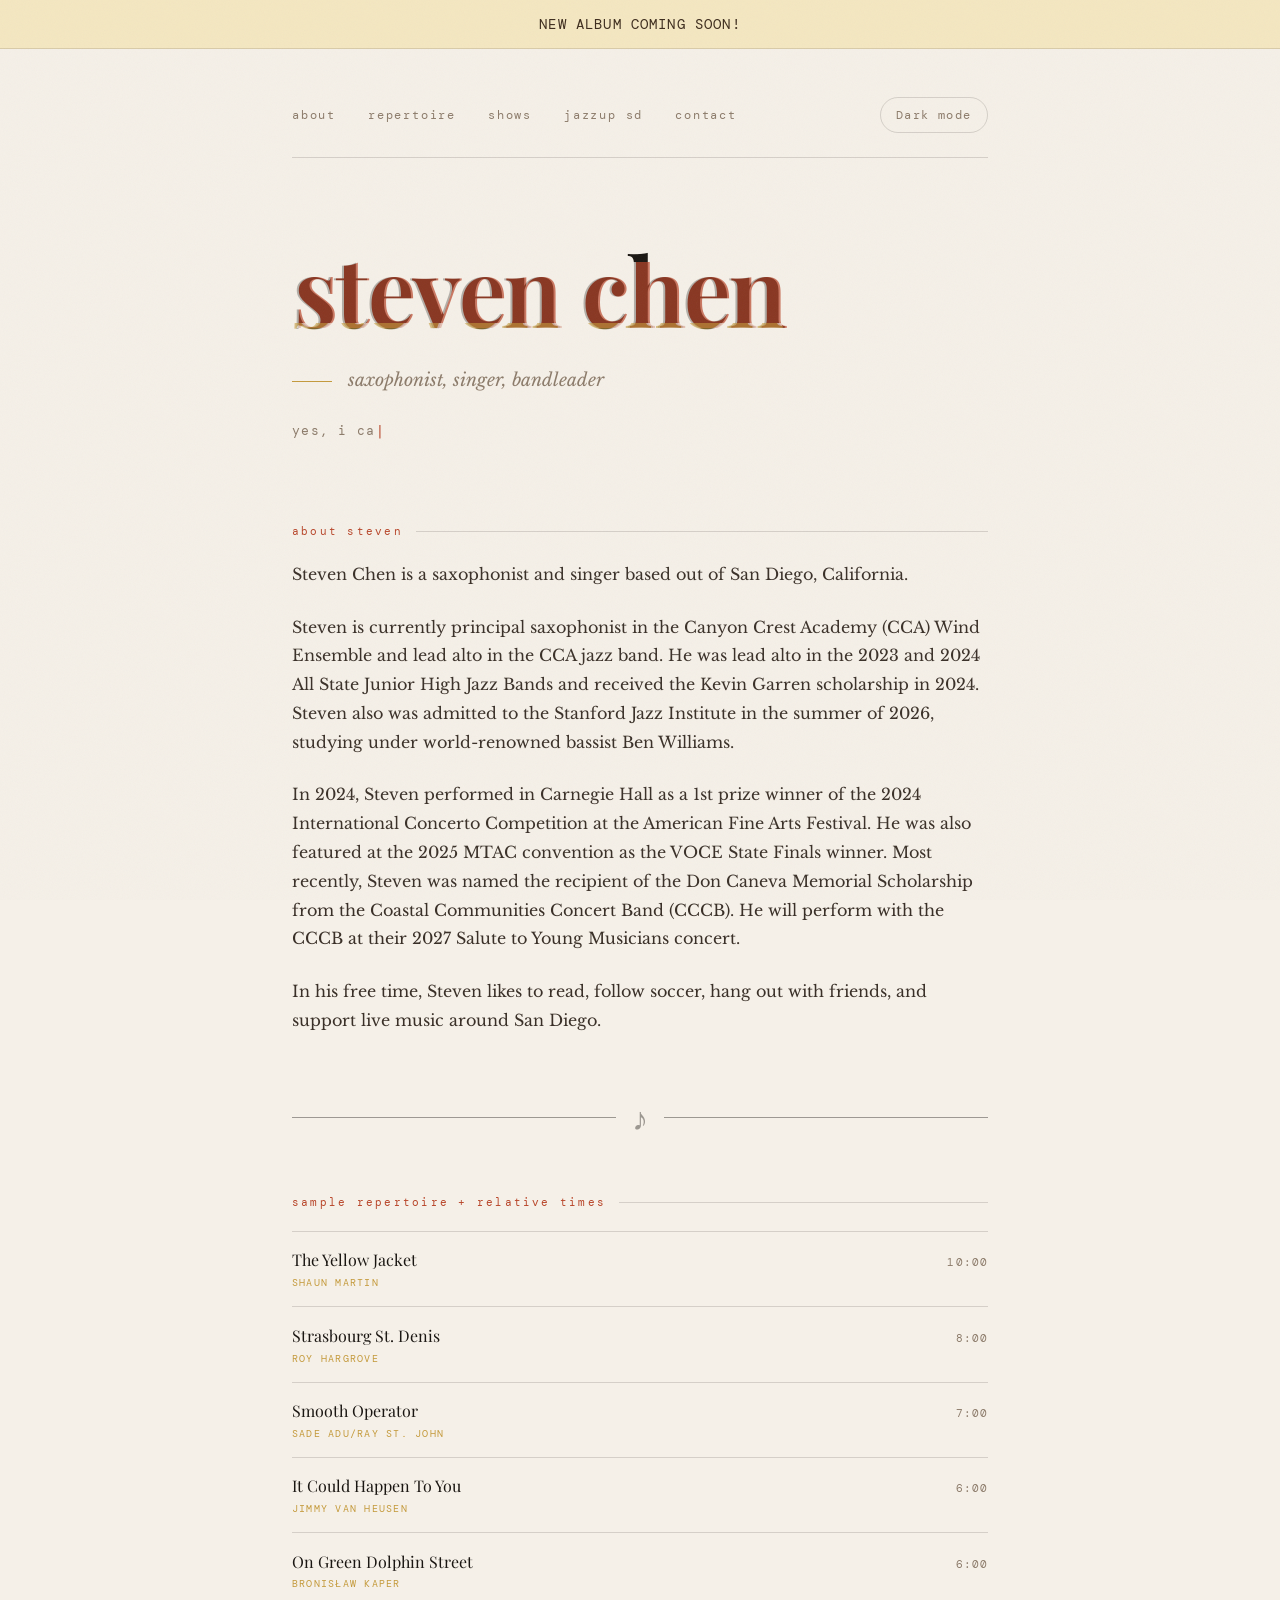
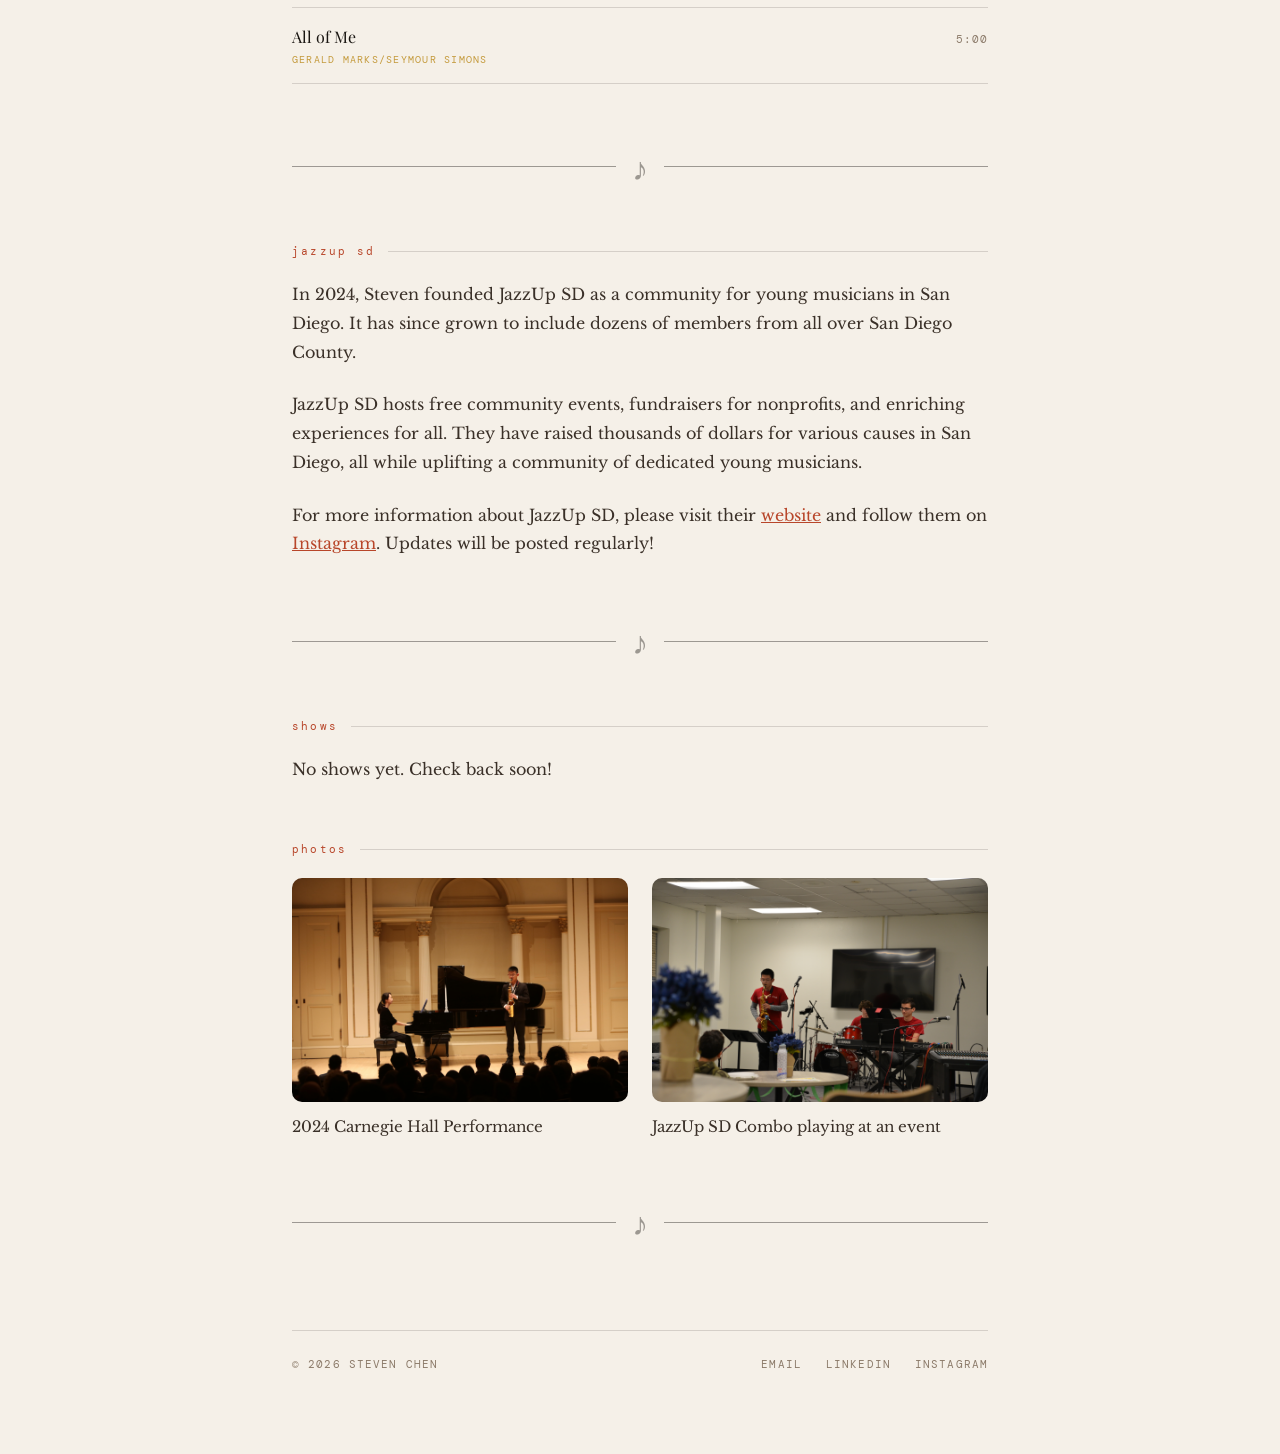
==== index.html @ 8cb61ae6 "updated bio" ====
<!DOCTYPE html>
<html lang="en">
<head>
    <meta charset="UTF-8">
    <meta name="viewport" content="width=device-width, initial-scale=1.0">
    <title>steven chen sax</title>
    <link rel="stylesheet" href="styles.css">
    <link href="https://fonts.googleapis.com/css2?family=Playfair+Display:ital,wght@0,400;0,700;1,400&family=DM+Mono:wght@300;400&family=Libre+Baskerville:ital@1&display=swap" rel="stylesheet">
    <link rel="icon" type="image/x-icon" href="images/favicon.png">
    <script src="script.js"></script>
</head>

<body>
    <div style="background: #f4e7c1; color: #3d2c1d; text-align: center; padding: 0.75rem 1rem; font-family: 'DM Mono', monospace; letter-spacing: 0.08em; text-transform: uppercase; font-size: 0.9rem; border-bottom: 1px solid rgba(61, 44, 29, 0.15);">
        new album coming soon!
    </div>

    <div class="container">
        <nav>
            <div class="nav-links">
                <a href="#about" class="nav-link">about</a>
                <a href="#repertoire" class="nav-link">repertoire</a>
                <a href="#shows" class="nav-link">shows</a>
                <a href="#club" class="nav-link">jazzup sd</a>
                <a href="#contact" class="nav-link">contact</a>
            </div>
            <button id="theme-toggle" class="theme-toggle" type="button">Dark mode</button>
        </nav>

        <header>
            <h1 class="glitch" data-text="steven chen">steven chen</h1>
            <div class="subtitle-row">
                <div class="subtitle-line"></div>
                <span class="subtitle">saxophonist, singer, bandleader</span>
            </div>
            <p class="typewriter-row"><span id="typewriter"></span><span class="cursor">|</span></p>
        </header>

        <section id="about" class="panel">
            <div class="panel-label">about steven</div>
            <h4></h4>
            <p>Steven Chen is a saxophonist and singer based out of San Diego, California.</p> 
            <br>
            <p>Steven is currently principal saxophonist in the Canyon Crest Academy (CCA) Wind Ensemble and lead alto in the CCA jazz band. He was lead alto in the 2023 and 2024 All State Junior High Jazz Bands and received the Kevin Garren scholarship in 2024. Steven also was admitted to the Stanford Jazz Institute in the summer of 2026, studying under world-renowned bassist Ben Williams.</p>
            <br>
            <p>In 2024, Steven performed in Carnegie Hall as a 1st prize winner of the 2024 International Concerto Competition at the American Fine Arts Festival. He was also featured at the 2025 MTAC convention as the VOCE State Finals winner. Most recently, Steven was named the recipient of the Don Caneva Memorial Scholarship from the Coastal Communities Concert Band (CCCB). He will perform with the CCCB at their 2027 Salute to Young Musicians concert.</p>
            <br>
            <p>In his free time, Steven likes to read, follow soccer, hang out with friends, and support live music around San Diego.</p>
        </section>

        <div class="rule"><span class="rule-glyph">♪</span></div>

        <section id="repertoire" class="panel">
            <div class="panel-label">sample repertoire + relative times</div>
            <ul class="release-list">
                <li>
                    <div>
                        <a href="https://www.youtube.com/watch?v=XlcKiizWQVI" class="release-title" target="_blank">The Yellow Jacket</a>
                        <span class="release-type">Shaun Martin</span>
                    </div>
                    <div class="release-meta">10:00</div>
                </li>
                <li>
                    <div>
                        <a href="https://www.youtube.com/watch?v=XM83V4BD1Bw" class="release-title" target="_blank">Strasbourg St. Denis</a>
                        <span class="release-type">Roy Hargrove</span>
                    </div>
                    <div class="release-meta">8:00</div>
                </li>
                <li>
                    <div>
                        <a href="https://www.youtube.com/watch?v=4TYv2PhG89A" class="release-title" target="_blank">Smooth Operator</a>
                        <span class="release-type">Sade Adu/Ray St. John</span>
                    </div>
                    <div class="release-meta">7:00</div>
                </li>
                <li>
                    <div>
                        <a href="https://www.youtube.com/watch?v=nYXj8pTdgug" class="release-title" target="_blank">It Could Happen To You</a>
                        <span class="release-type">Jimmy Van Heusen</span>
                    </div>
                    <div class="release-meta">6:00</div>
                </li>
                <li>
                    <div>
                        <a href="https://www.youtube.com/watch?v=xGVdAlxlp18" class="release-title" target="_blank">On Green Dolphin Street</a>
                        <span class="release-type">Bronisław Kaper</span>
                    </div>
                    <div class="release-meta">6:00</div>
                </li>
                <li>
                    <div>
                        <a href="https://www.youtube.com/watch?v=5J18k5Sx3Dw" class="release-title" target="_blank">All of Me</a>
                        <span class="release-type">Gerald Marks/Seymour Simons</span>
                    </div>
                    <div class="release-meta">5:00</div>
                </li>
            </ul>
        </section>

        <div class="rule"><span class="rule-glyph">♪</span></div>
        
        <section id="club" class="panel">
            <div class="panel-label">jazzup sd</div>
            <p>In 2024, Steven founded JazzUp SD as a community for young musicians in San Diego. It has since grown to include dozens of members from all over San Diego County.</p>
            <br>
            <p>JazzUp SD hosts free community events, fundraisers for nonprofits, and enriching experiences for all. They have raised thousands of dollars for various causes in San Diego, all while uplifting a community of dedicated young musicians.</p>
            <br>
            <p>For more information about JazzUp SD, please visit their <a href="https://www.jazzupsd.com/" target="blank">website</a> and follow them on <a href="https://www.instagram.com/jazzupsd/" target="blank">Instagram</a>. Updates will be posted regularly!</p>
        </section>

        <div class="rule"><span class="rule-glyph">♪</span></div>

        <section id="shows" class="panel">
            <div class="panel-label">shows</div>
            <ul class="show-list">
                <p>No shows yet. Check back soon!</p>
                <!--
                <li>
                    <div class="show-date">
                        <div class="day">6</div>
                        <div class="month">June</div>
                    </div>
                    <div class="show-info">
                        <div class="venue">Private Gig</div>
                        <div class="location">San Diego, CA</div>
                    </div>
                    <a class="ticket-link">No Public Access</a>

                    
                    <div class="show-date">
                        <div class="day">22</div>
                        <div class="month">May</div>
                    </div>
                    <div class="show-info">
                        <div class="venue">The Black Box at Canyon Crest Academy</div>
                        <div class="location">San Diego, CA</div>
                    </div>
                    <a href="https://forms.gle/mA7BLAvuAJFeXgb39" class="ticket-link" target="blank">Tickets</a>
                    -->

        </section>

        <section id="photos" class="panel">
            <div class="panel-label">photos</div>
            <div class="photo-grid">
                <figure class="photo-item">
                    <img src="images/carnegie.jpg" alt="2024 Carnegie Hall Performance">
                    <figcaption id="figcap">2024 Carnegie Hall Performance</figcaption>
                </figure>
                <figure class="photo-item">
                    <img src="images/jazzup sd.jpeg" alt="JazzUp SD Combo playing at an event">
                    <figcaption id="figcap">JazzUp SD Combo playing at an event</figcaption>
                </figure>
            </div>
        </section>

        <div class="rule"><span class="rule-glyph">♪</span></div>

        <footer>
            <p>© 2026 Steven Chen</p>
            <div class="social-links" id="contact">
                <a href="mailto:stevenchensd@icloud.com">Email</a>
                <a href="https://www.linkedin.com/in/steven-chen-sd" target="_blank">Linkedin</a>
                <a href="https://www.instagram.com/sax.nevets" target="_blank">Instagram</a>
            </div>
        </footer>
    </div>
</body>
</html>
---- styles.css ----
:root {
    --parchment: #f5f0e8;
    --ink: #1a1612;
    --warm-mid: #8c7b6a;
    --rust: #b8462a;
    --gold: #c49a3c;
    --panel-bg: #f0ead8;
    --border: rgba(28, 22, 18, 0.15);
}

* { margin: 0; padding: 0; box-sizing: border-box; }

a {
    color: var(--rust);
}

body {
    background-color: var(--parchment);
    color: var(--ink);
    font-family: 'DM Mono', monospace;
    font-size: 14px;
    line-height: 1.7;
    overflow-x: hidden;
}

body.dark-mode {
    background-color: #0b1218;
    color: #e7eef5;
}

body.dark-mode a {
    color: #8ed2ff;
}

body.dark-mode nav,
body.dark-mode .rule::before,
body.dark-mode .rule::after,
body.dark-mode .release-list li,
body.dark-mode .panel {
    border-color: rgba(255,255,255,0.08);
}

body.dark-mode .rule::before,
body.dark-mode .rule::after {
    background: #cbd9e4;
}

body.dark-mode .nav-mark,
body.dark-mode .nav-link {
    color: #bfd8ec;
}

body.dark-mode .nav-link:hover {
    color: #8ed2ff;
}

body.dark-mode h1.glitch {
    color: #f7fbff;
}

body.dark-mode h1.glitch::before {
    background: #0b1218;
    color: #8ed2ff;
}

body.dark-mode h1.glitch::after {
    background: #0b1218;
    color: #ff92f0;
}

body.dark-mode .subtitle-line {
    background: #8ed2ff;
}

body.dark-mode .subtitle,
body.dark-mode .typewriter-row {
    color: #b6d8ea;
}

body.dark-mode .cursor {
    color: #8ed2ff;
}

body.dark-mode .panel-label {
    color: #8ed2ff;
}

body.dark-mode .panel-label::after {
    background: rgba(142, 210, 255, 0.15);
}

body.dark-mode .panel p {
    color: #cbd9e4;
}

body.dark-mode .show-info .venue {
    color: #eef6ff;
}

body.dark-mode .show-info .location {
    color: #b5c9dc;
}

body.dark-mode .ticket-link {
    color: #8ed2ff;
    border-color: rgba(142, 210, 255, 0.25);
}

body.dark-mode .ticket-link:hover {
    background: rgba(142, 210, 255, 0.18);
    color: #ffffff;
}

body.dark-mode .rule-glyph {
    color: #e7eef5;
}

body.dark-mode::before {
    opacity: 0.06;
}

body.dark-mode .figcap,
body.dark-mode figcaption {
    color: #cbd9e4;
}

/* Grain texture overlay */
body::before {
    content: '';
    position: fixed;
    top: 0; left: 0;
    width: 100%; height: 100%;
    opacity: 0.04;
    pointer-events: none;
    z-index: 1000;
    background-image: url("data:image/svg+xml,%3Csvg viewBox='0 0 256 256' xmlns='http://www.w3.org/2000/svg'%3E%3Cfilter id='noise'%3E%3CfeTurbulence type='fractalNoise' baseFrequency='0.9' numOctaves='4' stitchTiles='stitch'/%3E%3C/filter%3E%3Crect width='100%25' height='100%25' filter='url(%23noise)'/%3E%3C/svg%3E");
    background-repeat: repeat;
    background-size: 200px 200px;
}

.container {
    max-width: 760px;
    margin: 0 auto;
    padding: 3rem 2rem 5rem;
    position: relative;
    z-index: 1;
}

/* Nav */
nav {
    display: flex;
    justify-content: space-between;
    align-items: center;
    margin-bottom: 5rem;
    padding-bottom: 1.5rem;
    border-bottom: 1px solid var(--border);
    gap: 1rem;
}

.theme-toggle {
    background: transparent;
    border: 1px solid var(--border);
    color: var(--warm-mid);
    padding: 0.55rem 0.95rem;
    border-radius: 999px;
    font-size: 0.75rem;
    font-family: 'DM Mono', monospace;
    letter-spacing: 0.12em;
    cursor: pointer;
    transition: background 0.2s ease, border-color 0.2s ease, color 0.2s ease;
}

.theme-toggle:hover {
    background: rgba(0, 0, 0, 0.04);
}

body.dark-mode .theme-toggle {
    color: #bfd8ec;
    border-color: rgba(255,255,255,0.18);
    background: rgba(255,255,255,0.05);
}

.nav-mark {
    font-family: 'Playfair Display', serif;
    font-style: italic;
    font-size: 1rem;
    color: var(--warm-mid);
    letter-spacing: 0.02em;
}

.nav-links {
    display: flex;
    gap: 2rem;
}

.nav-link {
    color: var(--warm-mid);
    text-decoration: none;
    font-size: 0.75rem;
    letter-spacing: 0.15em;
    transition: color 0.2s;
}

.nav-link:hover { color: var(--rust); }

/* Header */
header {
    margin-bottom: 5rem;
}

h1.glitch {
    font-family: 'Playfair Display', serif;
    font-size: clamp(3.5rem, 10vw, 6rem);
    font-weight: 700;
    letter-spacing: -0.02em;
    color: var(--ink);
    position: relative;
    display: inline-block;
    line-height: 1.05;
    margin-bottom: 1.2rem;
}

h1.glitch::before,
h1.glitch::after {
    content: attr(data-text);
    position: absolute;
    top: 0; left: 0;
    width: 100%; height: 100%;
    font-family: 'Playfair Display', serif;
    font-weight: 700;
    background: var(--parchment);
}

h1.glitch::before {
    left: 2px;
    color: var(--rust);
    opacity: 0.7;
    clip: rect(24px, 9999px, 90px, 0);
    animation: glitch-1 4s infinite linear alternate-reverse;
}

h1.glitch::after {
    left: -2px;
    color: var(--gold);
    opacity: 0.6;
    clip: rect(85px, 9999px, 140px, 0);
    animation: glitch-2 3.5s infinite linear alternate-reverse;
}

.subtitle-row {
    display: flex;
    align-items: center;
    gap: 1rem;
    margin-top: 0.5rem;
}

.subtitle-line {
    width: 40px;
    height: 1px;
    background: var(--gold);
}

.subtitle {
    font-family: 'Libre Baskerville', serif;
    font-style: italic;
    font-size: 1.1rem;
    color: var(--warm-mid);
}

.typewriter-row {
    margin-top: 1.5rem;
    font-size: 0.8rem;
    letter-spacing: 0.1em;
    color: var(--warm-mid);
}

.cursor {
    animation: blink 1s step-end infinite;
    color: var(--rust);
}

/* Divider */
.rule {
    display: flex;
    align-items: center;
    gap: 1rem;
    margin: 3rem 0;
    opacity: 0.4;
}

.rule::before, .rule::after {
    content: '';
    flex: 1;
    height: 1px;
    background: var(--ink);
}

.rule-glyph {
    font-family: 'Playfair Display', serif;
    font-size: 2.0rem;
    color: var(--ink);
}

/* Panels */
.panel {
    margin-bottom: 3.5rem;
}

.panel-label {
    font-size: 0.7rem;
    letter-spacing: 0.2em;
    color: var(--rust);
    margin-bottom: 1.2rem;
    display: flex;
    align-items: center;
    gap: 0.8rem;
}

.panel-label::after {
    content: '';
    flex: 1;
    height: 1px;
    background: var(--border);
    display: block;
}

.panel p {
    font-family: 'Libre Baskerville', serif;
    font-size: 1rem;
    line-height: 1.8;
    color: #3a3028;
}

/* Release list */
.release-list {
    list-style: none;
}

.release-list li {
    display: grid;
    grid-template-columns: 1fr auto;
    align-items: baseline;
    gap: 1rem;
    padding: 0.9rem 0;
    border-bottom: 1px solid var(--border);
}

.release-list li:first-child {
    border-top: 1px solid var(--border);
}

.release-title {
    font-family: 'Playfair Display', serif;
    font-size: 1rem;
    color: var(--ink);
    text-decoration: none;
    transition: color 0.2s;
}

.release-title:hover { color: var(--rust); }

.release-meta {
    font-size: 0.7rem;
    letter-spacing: 0.1em;
    color: var(--warm-mid);
    text-align: right;
}

.release-type {
    font-size: 0.65rem;
    letter-spacing: 0.12em;
    text-transform: uppercase;
    color: var(--gold);
    display: block;
}

/* Shows */
.show-list {
    list-style: none;
}

.show-list li {
    display: grid;
    grid-template-columns: 60px 1fr auto;
    align-items: center;
    gap: 1.2rem;
    padding: 0.9rem 0;
    border-bottom: 1px solid var(--border);
}

.show-list li:first-child {
    border-top: 1px solid var(--border);
}

.show-date {
    text-align: center;
}

.show-date .day {
    font-family: 'Playfair Display', serif;
    font-size: 1.5rem;
    font-weight: 700;
    color: var(--rust);
    line-height: 1;
}

.show-date .month {
    font-size: 0.65rem;
    letter-spacing: 0.15em;
    text-transform: uppercase;
    color: var(--warm-mid);
}

.show-info .venue {
    font-family: 'Playfair Display', serif;
    font-size: 0.95rem;
    color: var(--ink);
}

.show-info .location {
    font-size: 0.75rem;
    color: var(--warm-mid);
    letter-spacing: 0.05em;
}

.ticket-link {
    font-size: 0.7rem;
    letter-spacing: 0.12em;
    text-transform: uppercase;
    color: var(--rust);
    text-decoration: none;
    padding: 0.3rem 0.8rem;
    border: 1px solid currentColor;
    transition: all 0.2s;
}

.ticket-link:hover {
    background: var(--rust);
    color: var(--parchment);
}

/* Photos */
.photo-grid {
    display: flex;
    gap: 1.5rem;
    flex-wrap: wrap;
}

.photo-item {
    flex: 1 1 48%;
    display: flex;
    flex-direction: column;
    align-items: flex-start;
}

.photo-item img {
    width: 100%;
    height: auto;
    display: block;
    border-radius: 10px;
    object-fit: cover;
}

.photo-item figcaption {
    margin-top: 0.8rem;
    font-family: 'Libre Baskerville', serif;
    font-size: 0.95rem;
    color: #3a3028;
    line-height: 1.6;
}

@media (max-width: 680px) {
    .photo-grid {
        flex-direction: column;
    }

    .photo-item {
        flex: 1 1 100%;
    }
}

/* Footer */
footer {
    margin-top: 5rem;
    padding-top: 1.5rem;
    border-top: 1px solid var(--border);
    display: flex;
    justify-content: space-between;
    align-items: center;
}

footer p {
    font-size: 0.7rem;
    letter-spacing: 0.1em;
    color: var(--warm-mid);
    text-transform: uppercase;
}

.social-links {
    display: flex;
    gap: 1.5rem;
}

.social-links a {
    font-size: 0.7rem;
    letter-spacing: 0.1em;
    text-transform: uppercase;
    color: var(--warm-mid);
    text-decoration: none;
    transition: color 0.2s;
}

.social-links a:hover { color: var(--rust); }

/* Animations */
@keyframes blink {
    0%, 100% { opacity: 1; }
    50% { opacity: 0; }
}

@keyframes glitch-1 {
    0%   { clip: rect(13px, 9999px, 88px, 0); transform: translate(0); }
    5%   { clip: rect(69px, 9999px, 60px, 0); transform: translate(-1px, 0); }
    10%  { clip: rect(4px, 9999px, 52px, 0); transform: translate(1px, 0); }
    15%  { clip: rect(96px, 9999px, 16px, 0); transform: translate(0); }
    20%  { clip: rect(48px, 9999px, 32px, 0); transform: translate(-1px, 0); }
    25%  { clip: rect(7px, 9999px, 80px, 0); transform: translate(0); }
    30%  { clip: rect(81px, 9999px, 12px, 0); transform: translate(1px, 0); }
    35%  { clip: rect(65px, 9999px, 2px, 0); transform: translate(0); }
    40%  { clip: rect(23px, 9999px, 55px, 0); transform: translate(-1px, 0); }
    45%  { clip: rect(49px, 9999px, 11px, 0); transform: translate(0); }
    50%  { clip: rect(92px, 9999px, 83px, 0); transform: translate(1px, 0); }
    55%  { clip: rect(38px, 9999px, 46px, 0); transform: translate(0); }
    60%  { clip: rect(2px, 9999px, 63px, 0); transform: translate(-1px, 0); }
    65%  { clip: rect(59px, 9999px, 98px, 0); transform: translate(0); }
    70%  { clip: rect(11px, 9999px, 29px, 0); transform: translate(1px, 0); }
    75%  { clip: rect(86px, 9999px, 17px, 0); transform: translate(0); }
    80%  { clip: rect(44px, 9999px, 73px, 0); transform: translate(-1px, 0); }
    85%  { clip: rect(75px, 9999px, 39px, 0); transform: translate(0); }
    90%  { clip: rect(31px, 9999px, 91px, 0); transform: translate(1px, 0); }
    95%  { clip: rect(56px, 9999px, 24px, 0); transform: translate(0); }
    100% { clip: rect(18px, 9999px, 68px, 0); transform: translate(-1px, 0); }
}

@keyframes glitch-2 {
    0%   { clip: rect(50px, 9999px, 30px, 0); transform: translate(0); }
    10%  { clip: rect(20px, 9999px, 70px, 0); transform: translate(1px, 0); }
    20%  { clip: rect(80px, 9999px, 10px, 0); transform: translate(-1px, 0); }
    30%  { clip: rect(5px, 9999px, 95px, 0); transform: translate(0); }
    40%  { clip: rect(60px, 9999px, 40px, 0); transform: translate(1px, 0); }
    50%  { clip: rect(15px, 9999px, 85px, 0); transform: translate(0); }
    60%  { clip: rect(75px, 9999px, 25px, 0); transform: translate(-1px, 0); }
    70%  { clip: rect(35px, 9999px, 65px, 0); transform: translate(0); }
    80%  { clip: rect(90px, 9999px, 5px, 0); transform: translate(1px, 0); }
    90%  { clip: rect(45px, 9999px, 55px, 0); transform: translate(0); }
    100% { clip: rect(10px, 9999px, 90px, 0); transform: translate(-1px, 0); }
}
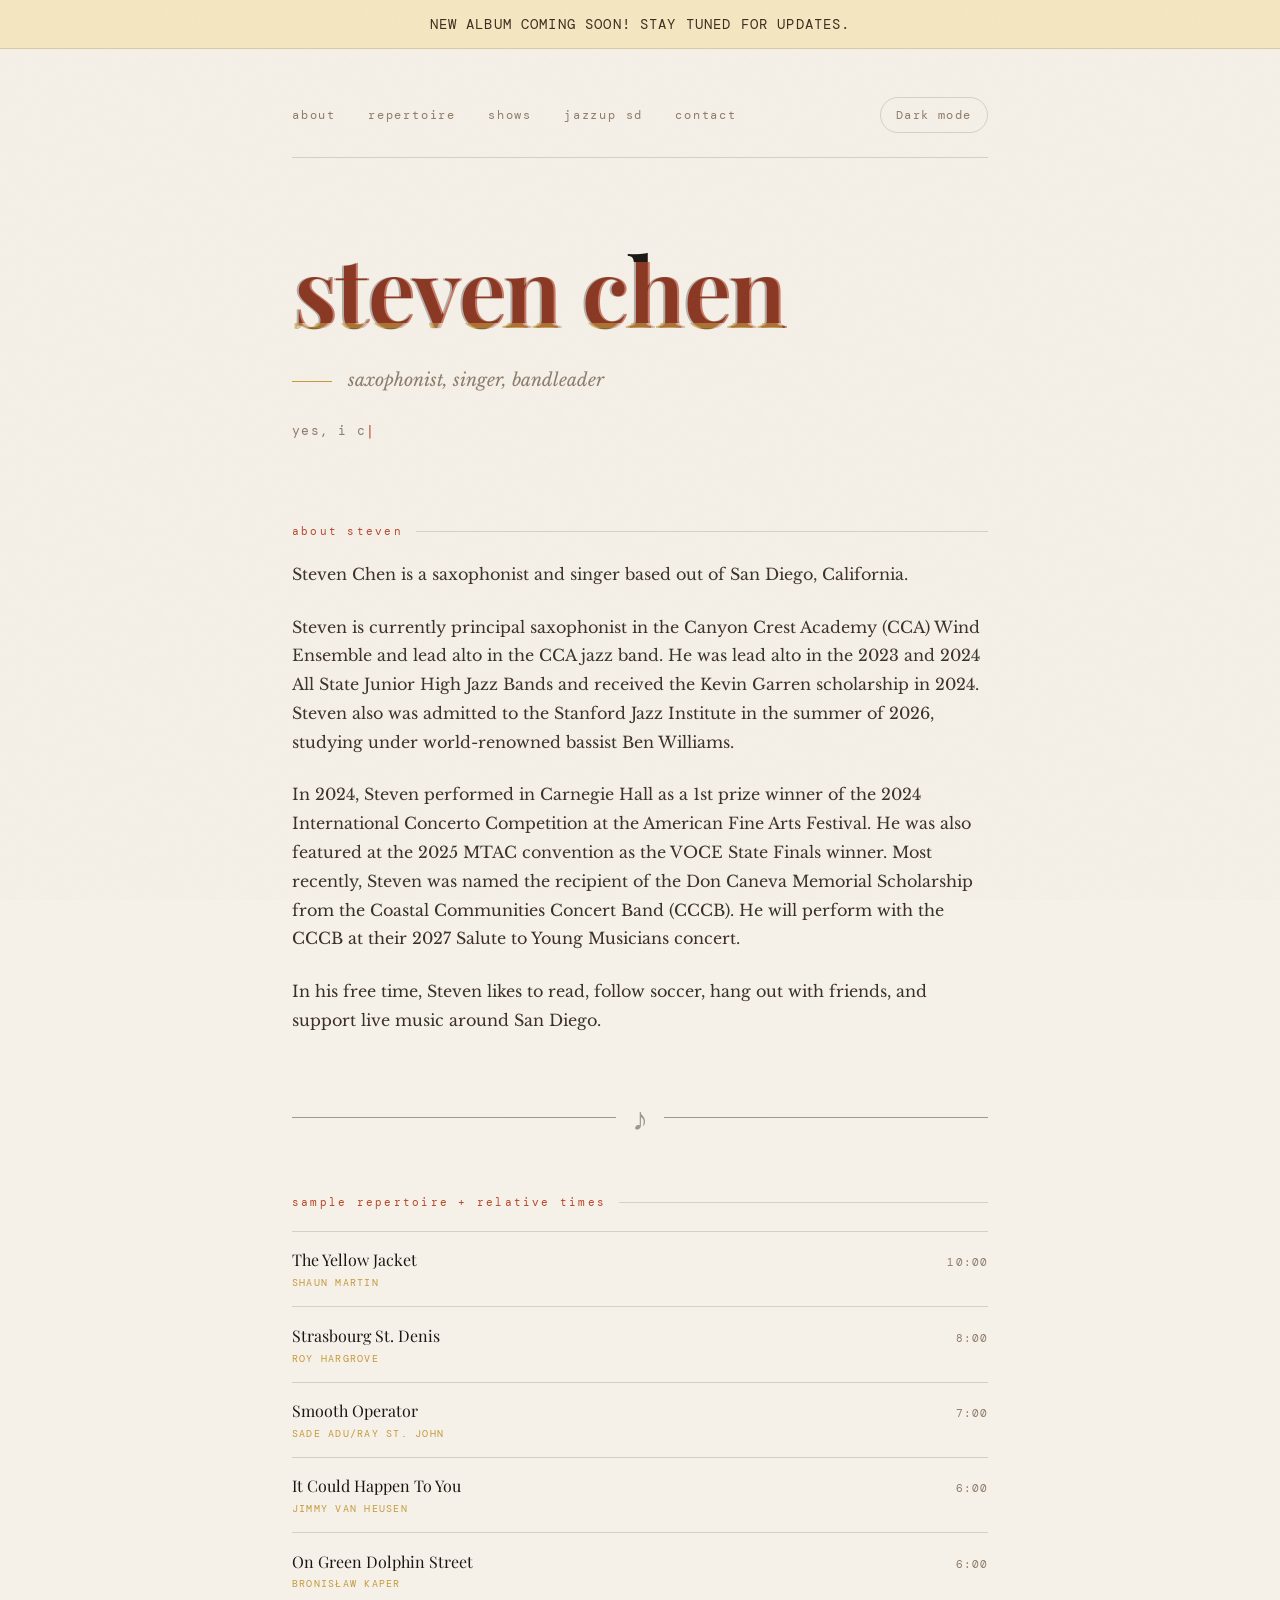
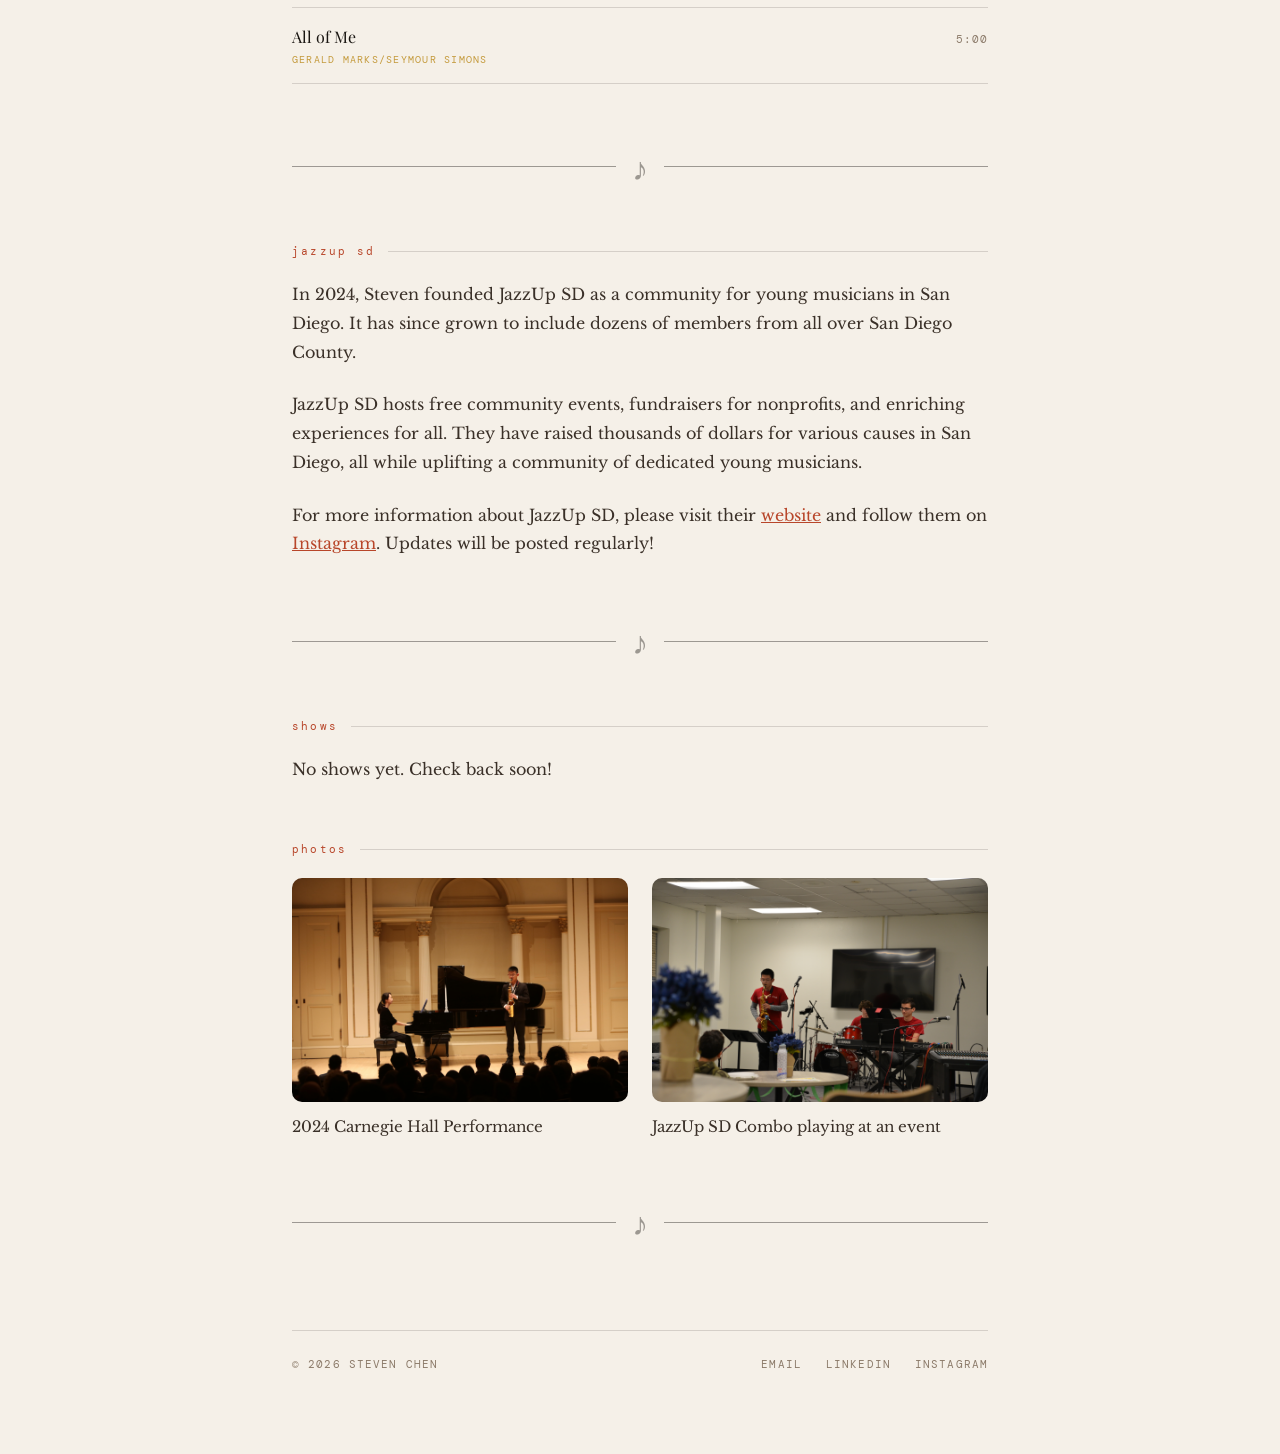
==== commit 599a0cdd: "updated banner" ====
--- a/index.html
+++ b/index.html
@@ -11,8 +11,8 @@
 </head>
 
 <body>
-    <div style="background: #f4e7c1; color: #3d2c1d; text-align: center; padding: 0.75rem 1rem; font-family: 'DM Mono', monospace; letter-spacing: 0.08em; text-transform: uppercase; font-size: 0.9rem; border-bottom: 1px solid rgba(61, 44, 29, 0.15);">
-        new album coming soon!
+    <div style="background: #f4e7c1; color: #3d2c1d; text-align: center; padding: 0.75rem 1rem; font-family: 'DM Mono', monospace; letter-spacing: 0.08em; font-size: 0.9rem; border-bottom: 1px solid rgba(61, 44, 29, 0.15);">
+        NEW ALBUM COMING SOON! STAY TUNED FOR UPDATES.
     </div>
 
     <div class="container">
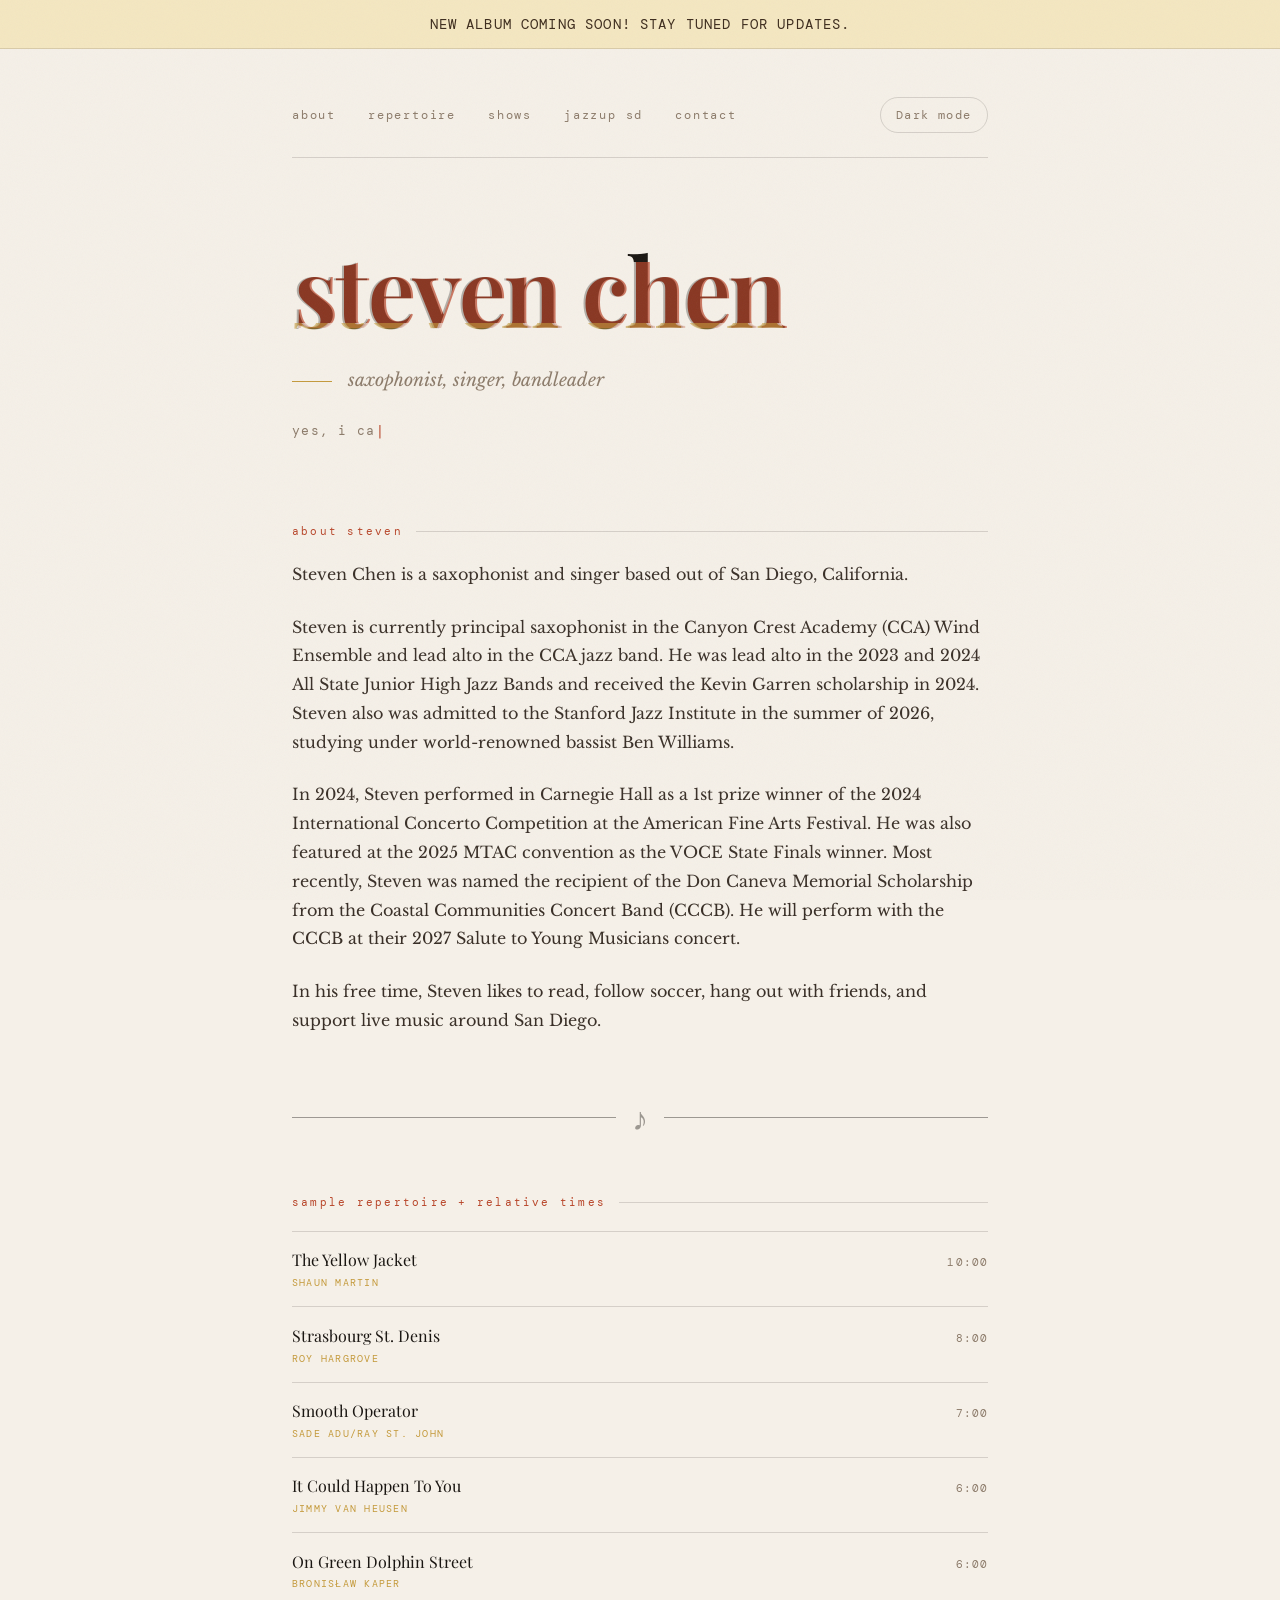
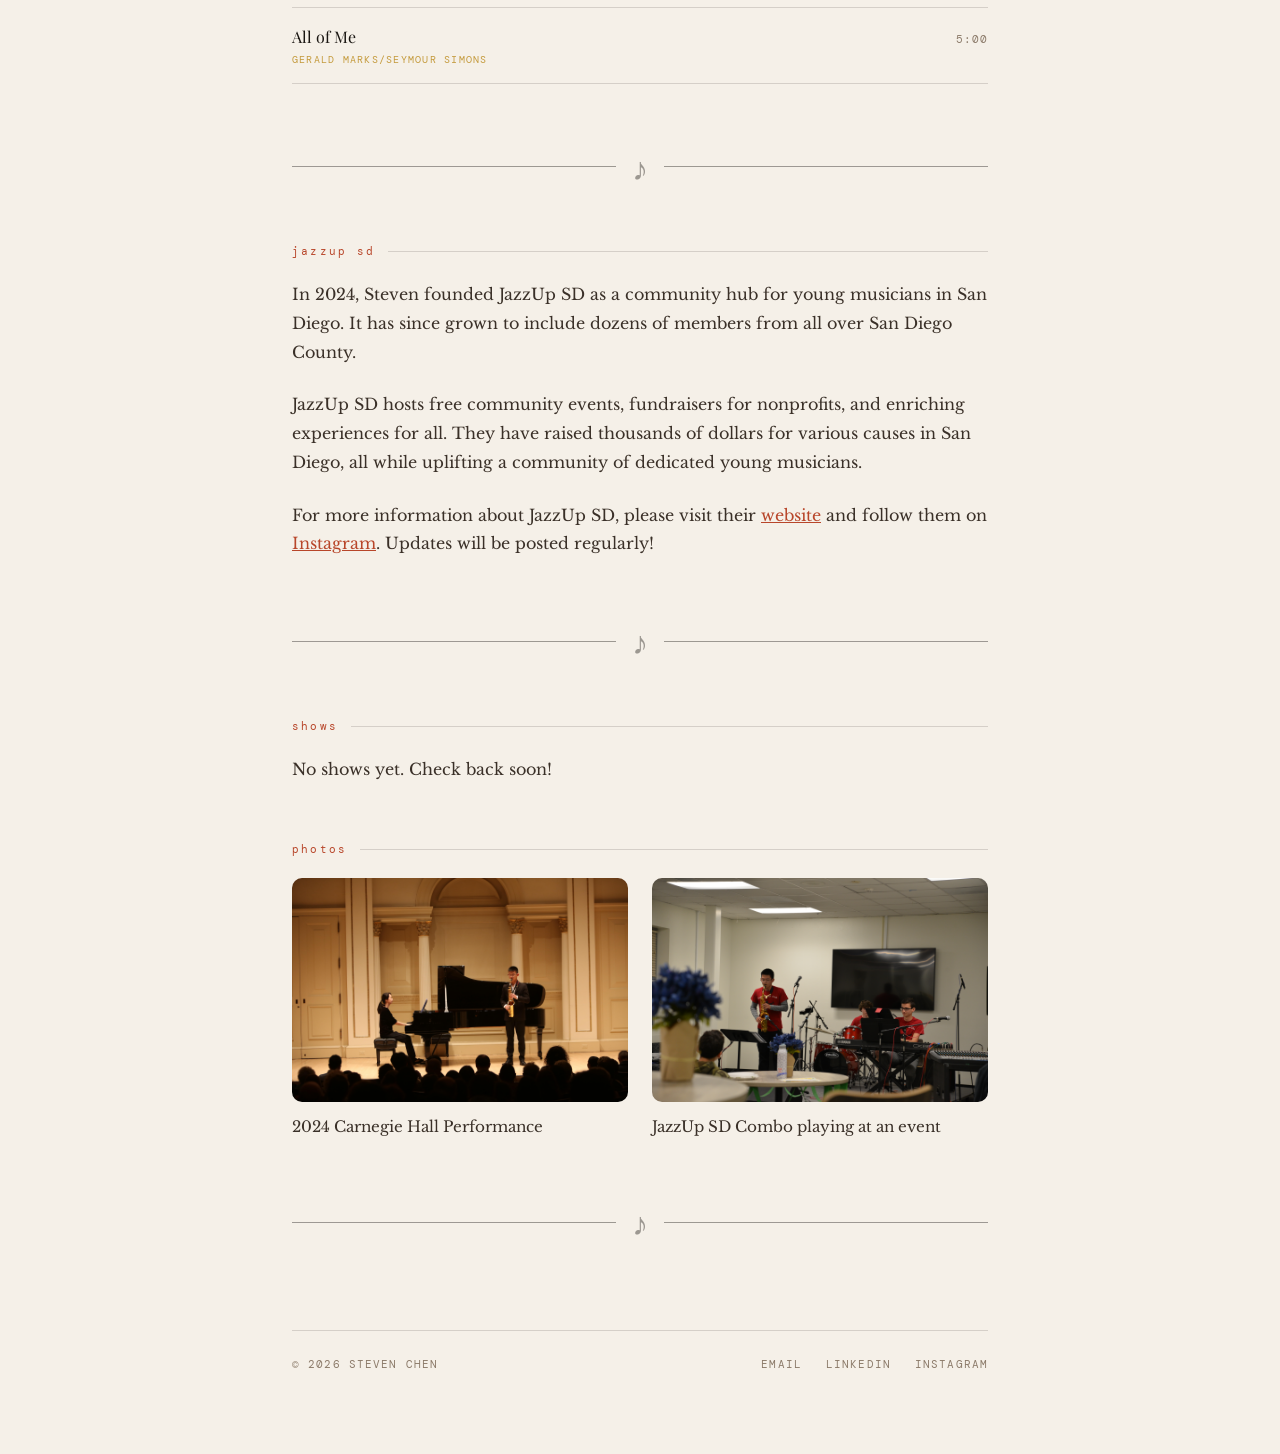
==== commit 715465cd: "updated jusd section" ====
--- a/index.html
+++ b/index.html
@@ -102,7 +102,7 @@
         
         <section id="club" class="panel">
             <div class="panel-label">jazzup sd</div>
-            <p>In 2024, Steven founded JazzUp SD as a community for young musicians in San Diego. It has since grown to include dozens of members from all over San Diego County.</p>
+            <p>In 2024, Steven founded JazzUp SD as a community hub for young musicians in San Diego. It has since grown to include dozens of members from all over San Diego County.</p>
             <br>
             <p>JazzUp SD hosts free community events, fundraisers for nonprofits, and enriching experiences for all. They have raised thousands of dollars for various causes in San Diego, all while uplifting a community of dedicated young musicians.</p>
             <br>
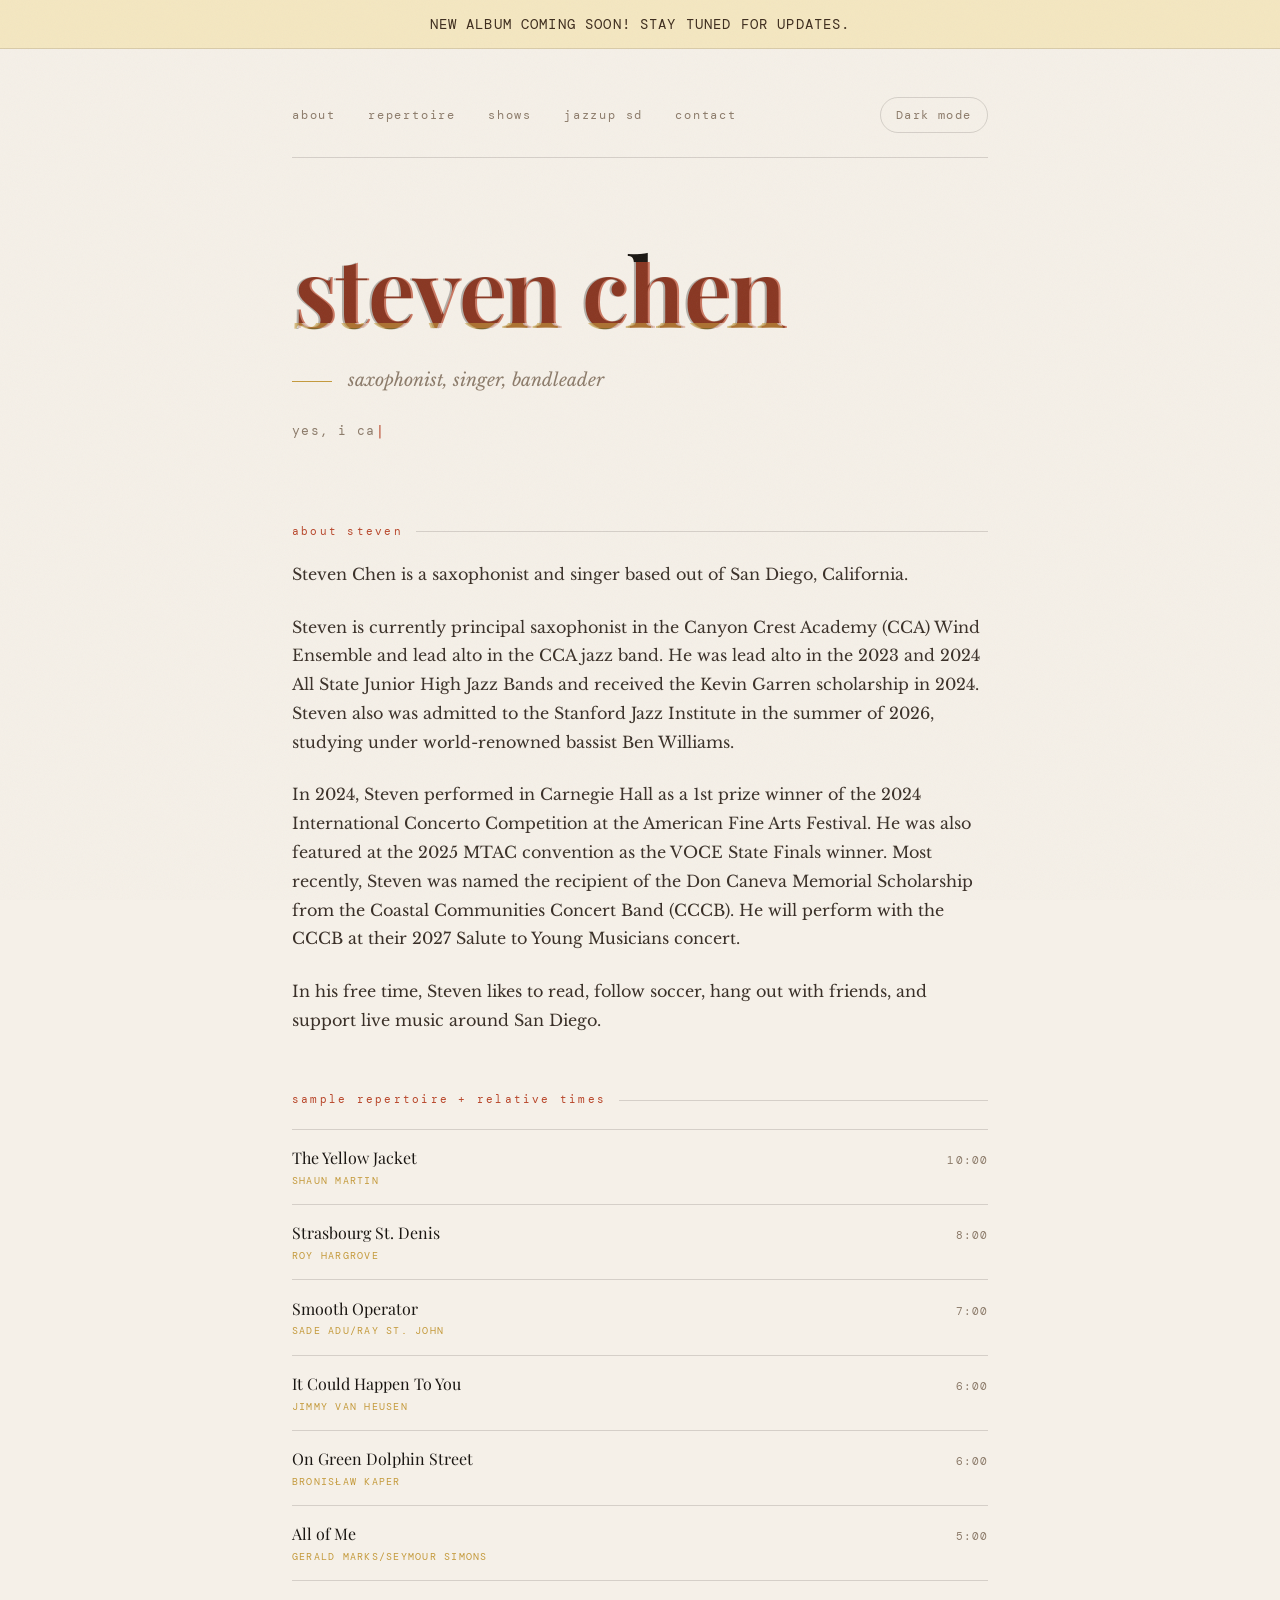
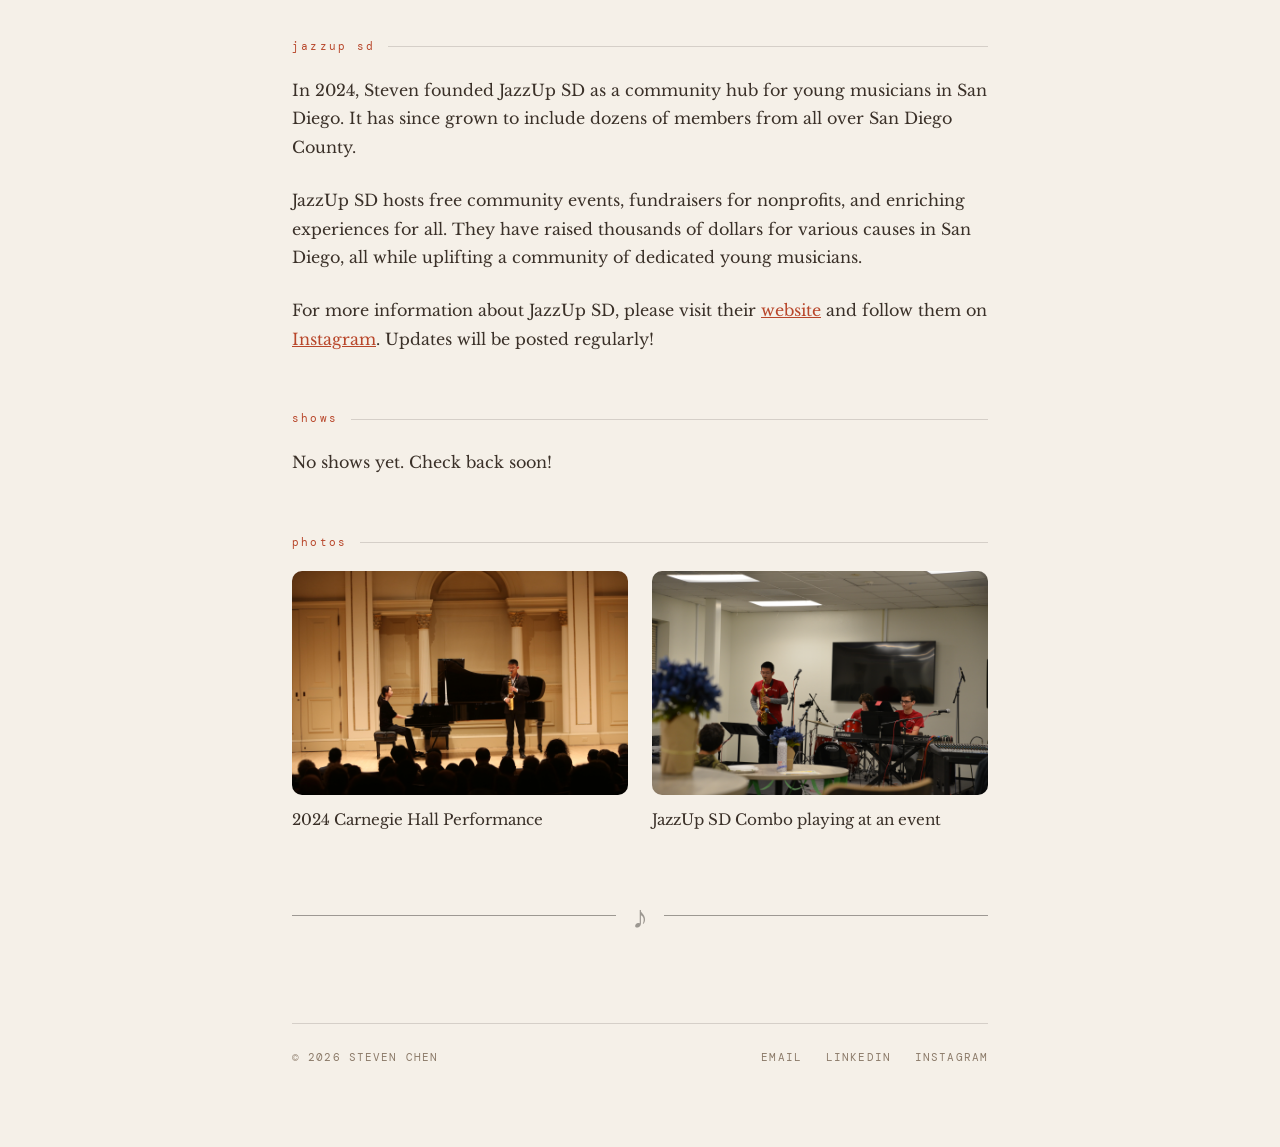
==== commit 14981d55: "reset css" ====
--- a/index.html
+++ b/index.html
@@ -48,8 +48,6 @@
             <p>In his free time, Steven likes to read, follow soccer, hang out with friends, and support live music around San Diego.</p>
         </section>
 
-        <div class="rule"><span class="rule-glyph">♪</span></div>
-
         <section id="repertoire" class="panel">
             <div class="panel-label">sample repertoire + relative times</div>
             <ul class="release-list">
@@ -97,8 +95,6 @@
                 </li>
             </ul>
         </section>
-
-        <div class="rule"><span class="rule-glyph">♪</span></div>
         
         <section id="club" class="panel">
             <div class="panel-label">jazzup sd</div>
@@ -108,8 +104,6 @@
             <br>
             <p>For more information about JazzUp SD, please visit their <a href="https://www.jazzupsd.com/" target="blank">website</a> and follow them on <a href="https://www.instagram.com/jazzupsd/" target="blank">Instagram</a>. Updates will be posted regularly!</p>
         </section>
-
-        <div class="rule"><span class="rule-glyph">♪</span></div>
 
         <section id="shows" class="panel">
             <div class="panel-label">shows</div>
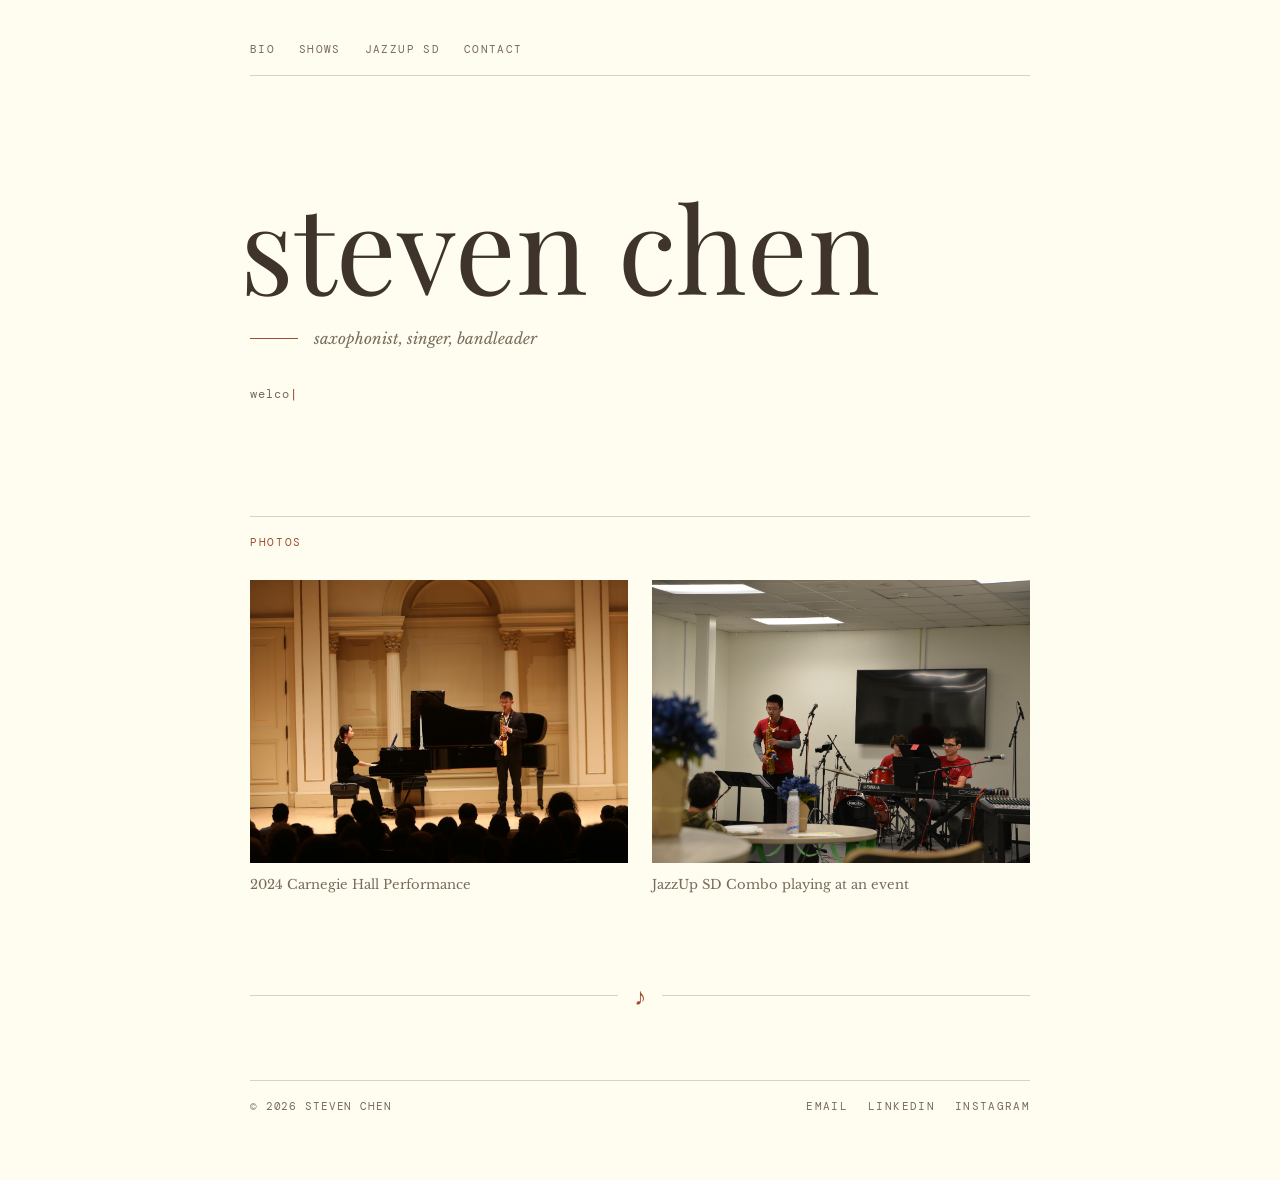
==== commit 3bc6aef5: "big website update, added pages" ====
--- a/index.html
+++ b/index.html
@@ -11,20 +11,14 @@
 </head>
 
 <body>
-    <div style="background: #f4e7c1; color: #3d2c1d; text-align: center; padding: 0.75rem 1rem; font-family: 'DM Mono', monospace; letter-spacing: 0.08em; font-size: 0.9rem; border-bottom: 1px solid rgba(61, 44, 29, 0.15);">
-        NEW ALBUM COMING SOON! STAY TUNED FOR UPDATES.
-    </div>
-
     <div class="container">
         <nav>
             <div class="nav-links">
-                <a href="#about" class="nav-link">about</a>
-                <a href="#repertoire" class="nav-link">repertoire</a>
-                <a href="#shows" class="nav-link">shows</a>
-                <a href="#club" class="nav-link">jazzup sd</a>
-                <a href="#contact" class="nav-link">contact</a>
+                <a href="bio.html" class="nav-link">bio</a>
+                <a href="shows.html" class="nav-link">shows</a>
+                <a href="jazzup-sd.html" class="nav-link">jazzup sd</a>
+                <a href="contact.html" class="nav-link">contact</a>
             </div>
-            <button id="theme-toggle" class="theme-toggle" type="button">Dark mode</button>
         </nav>
 
         <header>
@@ -33,118 +27,19 @@
                 <div class="subtitle-line"></div>
                 <span class="subtitle">saxophonist, singer, bandleader</span>
             </div>
-            <p class="typewriter-row"><span id="typewriter"></span><span class="cursor">|</span></p>
+            <p class="typewriter-row"><span class="typewriter"></span><span class="cursor">|</span></p>
         </header>
-
-        <section id="about" class="panel">
-            <div class="panel-label">about steven</div>
-            <h4></h4>
-            <p>Steven Chen is a saxophonist and singer based out of San Diego, California.</p> 
-            <br>
-            <p>Steven is currently principal saxophonist in the Canyon Crest Academy (CCA) Wind Ensemble and lead alto in the CCA jazz band. He was lead alto in the 2023 and 2024 All State Junior High Jazz Bands and received the Kevin Garren scholarship in 2024. Steven also was admitted to the Stanford Jazz Institute in the summer of 2026, studying under world-renowned bassist Ben Williams.</p>
-            <br>
-            <p>In 2024, Steven performed in Carnegie Hall as a 1st prize winner of the 2024 International Concerto Competition at the American Fine Arts Festival. He was also featured at the 2025 MTAC convention as the VOCE State Finals winner. Most recently, Steven was named the recipient of the Don Caneva Memorial Scholarship from the Coastal Communities Concert Band (CCCB). He will perform with the CCCB at their 2027 Salute to Young Musicians concert.</p>
-            <br>
-            <p>In his free time, Steven likes to read, follow soccer, hang out with friends, and support live music around San Diego.</p>
-        </section>
-
-        <section id="repertoire" class="panel">
-            <div class="panel-label">sample repertoire + relative times</div>
-            <ul class="release-list">
-                <li>
-                    <div>
-                        <a href="https://www.youtube.com/watch?v=XlcKiizWQVI" class="release-title" target="_blank">The Yellow Jacket</a>
-                        <span class="release-type">Shaun Martin</span>
-                    </div>
-                    <div class="release-meta">10:00</div>
-                </li>
-                <li>
-                    <div>
-                        <a href="https://www.youtube.com/watch?v=XM83V4BD1Bw" class="release-title" target="_blank">Strasbourg St. Denis</a>
-                        <span class="release-type">Roy Hargrove</span>
-                    </div>
-                    <div class="release-meta">8:00</div>
-                </li>
-                <li>
-                    <div>
-                        <a href="https://www.youtube.com/watch?v=4TYv2PhG89A" class="release-title" target="_blank">Smooth Operator</a>
-                        <span class="release-type">Sade Adu/Ray St. John</span>
-                    </div>
-                    <div class="release-meta">7:00</div>
-                </li>
-                <li>
-                    <div>
-                        <a href="https://www.youtube.com/watch?v=nYXj8pTdgug" class="release-title" target="_blank">It Could Happen To You</a>
-                        <span class="release-type">Jimmy Van Heusen</span>
-                    </div>
-                    <div class="release-meta">6:00</div>
-                </li>
-                <li>
-                    <div>
-                        <a href="https://www.youtube.com/watch?v=xGVdAlxlp18" class="release-title" target="_blank">On Green Dolphin Street</a>
-                        <span class="release-type">Bronisław Kaper</span>
-                    </div>
-                    <div class="release-meta">6:00</div>
-                </li>
-                <li>
-                    <div>
-                        <a href="https://www.youtube.com/watch?v=5J18k5Sx3Dw" class="release-title" target="_blank">All of Me</a>
-                        <span class="release-type">Gerald Marks/Seymour Simons</span>
-                    </div>
-                    <div class="release-meta">5:00</div>
-                </li>
-            </ul>
-        </section>
         
-        <section id="club" class="panel">
-            <div class="panel-label">jazzup sd</div>
-            <p>In 2024, Steven founded JazzUp SD as a community hub for young musicians in San Diego. It has since grown to include dozens of members from all over San Diego County.</p>
-            <br>
-            <p>JazzUp SD hosts free community events, fundraisers for nonprofits, and enriching experiences for all. They have raised thousands of dollars for various causes in San Diego, all while uplifting a community of dedicated young musicians.</p>
-            <br>
-            <p>For more information about JazzUp SD, please visit their <a href="https://www.jazzupsd.com/" target="blank">website</a> and follow them on <a href="https://www.instagram.com/jazzupsd/" target="blank">Instagram</a>. Updates will be posted regularly!</p>
-        </section>
-
-        <section id="shows" class="panel">
-            <div class="panel-label">shows</div>
-            <ul class="show-list">
-                <p>No shows yet. Check back soon!</p>
-                <!--
-                <li>
-                    <div class="show-date">
-                        <div class="day">6</div>
-                        <div class="month">June</div>
-                    </div>
-                    <div class="show-info">
-                        <div class="venue">Private Gig</div>
-                        <div class="location">San Diego, CA</div>
-                    </div>
-                    <a class="ticket-link">No Public Access</a>
-
-                    
-                    <div class="show-date">
-                        <div class="day">22</div>
-                        <div class="month">May</div>
-                    </div>
-                    <div class="show-info">
-                        <div class="venue">The Black Box at Canyon Crest Academy</div>
-                        <div class="location">San Diego, CA</div>
-                    </div>
-                    <a href="https://forms.gle/mA7BLAvuAJFeXgb39" class="ticket-link" target="blank">Tickets</a>
-                    -->
-
-        </section>
-
-        <section id="photos" class="panel">
+        <section class="panel photos">
             <div class="panel-label">photos</div>
             <div class="photo-grid">
                 <figure class="photo-item">
                     <img src="images/carnegie.jpg" alt="2024 Carnegie Hall Performance">
-                    <figcaption id="figcap">2024 Carnegie Hall Performance</figcaption>
+                    <figcaption>2024 Carnegie Hall Performance</figcaption>
                 </figure>
                 <figure class="photo-item">
                     <img src="images/jazzup sd.jpeg" alt="JazzUp SD Combo playing at an event">
-                    <figcaption id="figcap">JazzUp SD Combo playing at an event</figcaption>
+                    <figcaption>JazzUp SD Combo playing at an event</figcaption>
                 </figure>
             </div>
         </section>
@@ -153,7 +48,7 @@
 
         <footer>
             <p>© 2026 Steven Chen</p>
-            <div class="social-links" id="contact">
+            <div class="social-links contact">
                 <a href="mailto:stevenchensd@icloud.com">Email</a>
                 <a href="https://www.linkedin.com/in/steven-chen-sd" target="_blank">Linkedin</a>
                 <a href="https://www.instagram.com/sax.nevets" target="_blank">Instagram</a>
--- a/styles.css
+++ b/styles.css
@@ -1,557 +1,304 @@
 :root {
-    --parchment: #f5f0e8;
-    --ink: #1a1612;
-    --warm-mid: #8c7b6a;
-    --rust: #b8462a;
-    --gold: #c49a3c;
-    --panel-bg: #f0ead8;
-    --border: rgba(28, 22, 18, 0.15);
-}
-
-* { margin: 0; padding: 0; box-sizing: border-box; }
-
-a {
-    color: var(--rust);
+    --paper: #fffdef;
+    --paper-deep: #e8dac4;
+    --ink: #3f342b;
+    --muted: #786b5c;
+    --accent: #9b4f32;
+    --line: rgba(41, 35, 30, 0.2);
+    --serif: "Playfair Display", Georgia, serif;
+    --sans: "DM Mono", monospace;
+}
+
+* {
+    box-sizing: border-box;
+    margin: 0;
+    padding: 0;
+}
+
+html {
+    scroll-behavior: smooth;
 }
 
 body {
-    background-color: var(--parchment);
+    background: var(--paper);
     color: var(--ink);
-    font-family: 'DM Mono', monospace;
+    font-family: var(--sans);
     font-size: 14px;
     line-height: 1.7;
-    overflow-x: hidden;
-}
-
-body.dark-mode {
-    background-color: #0b1218;
-    color: #e7eef5;
-}
-
-body.dark-mode a {
-    color: #8ed2ff;
-}
-
-body.dark-mode nav,
-body.dark-mode .rule::before,
-body.dark-mode .rule::after,
-body.dark-mode .release-list li,
-body.dark-mode .panel {
-    border-color: rgba(255,255,255,0.08);
-}
-
-body.dark-mode .rule::before,
-body.dark-mode .rule::after {
-    background: #cbd9e4;
-}
-
-body.dark-mode .nav-mark,
-body.dark-mode .nav-link {
-    color: #bfd8ec;
-}
-
-body.dark-mode .nav-link:hover {
-    color: #8ed2ff;
-}
-
-body.dark-mode h1.glitch {
-    color: #f7fbff;
-}
-
-body.dark-mode h1.glitch::before {
-    background: #0b1218;
-    color: #8ed2ff;
-}
-
-body.dark-mode h1.glitch::after {
-    background: #0b1218;
-    color: #ff92f0;
-}
-
-body.dark-mode .subtitle-line {
-    background: #8ed2ff;
-}
-
-body.dark-mode .subtitle,
-body.dark-mode .typewriter-row {
-    color: #b6d8ea;
-}
-
-body.dark-mode .cursor {
-    color: #8ed2ff;
-}
-
-body.dark-mode .panel-label {
-    color: #8ed2ff;
-}
-
-body.dark-mode .panel-label::after {
-    background: rgba(142, 210, 255, 0.15);
-}
-
-body.dark-mode .panel p {
-    color: #cbd9e4;
-}
-
-body.dark-mode .show-info .venue {
-    color: #eef6ff;
-}
-
-body.dark-mode .show-info .location {
-    color: #b5c9dc;
-}
-
-body.dark-mode .ticket-link {
-    color: #8ed2ff;
-    border-color: rgba(142, 210, 255, 0.25);
-}
-
-body.dark-mode .ticket-link:hover {
-    background: rgba(142, 210, 255, 0.18);
-    color: #ffffff;
-}
-
-body.dark-mode .rule-glyph {
-    color: #e7eef5;
-}
-
-body.dark-mode::before {
-    opacity: 0.06;
-}
-
-body.dark-mode .figcap,
-body.dark-mode figcaption {
-    color: #cbd9e4;
-}
-
-/* Grain texture overlay */
-body::before {
-    content: '';
-    position: fixed;
-    top: 0; left: 0;
-    width: 100%; height: 100%;
-    opacity: 0.04;
-    pointer-events: none;
-    z-index: 1000;
-    background-image: url("data:image/svg+xml,%3Csvg viewBox='0 0 256 256' xmlns='http://www.w3.org/2000/svg'%3E%3Cfilter id='noise'%3E%3CfeTurbulence type='fractalNoise' baseFrequency='0.9' numOctaves='4' stitchTiles='stitch'/%3E%3C/filter%3E%3Crect width='100%25' height='100%25' filter='url(%23noise)'/%3E%3C/svg%3E");
-    background-repeat: repeat;
-    background-size: 200px 200px;
+}
+
+a {
+    color: var(--accent);
 }
 
 .container {
-    max-width: 760px;
+    width: min(100% - 3rem, 780px);
     margin: 0 auto;
-    padding: 3rem 2rem 5rem;
-    position: relative;
-    z-index: 1;
-}
-
-/* Nav */
+    padding: 2.5rem 0 4rem;
+}
+
+.page-header {
+    margin-bottom: 3rem;
+}
+
+.page-header h1 {
+    font-size: clamp(3rem, 9vw, 5.5rem);
+}
+
+.home-link {
+    color: var(--muted);
+    display: inline-block;
+    font-size: 0.7rem;
+    letter-spacing: 0.12em;
+    margin-bottom: 2rem;
+    text-decoration: none;
+    text-transform: uppercase;
+}
+
+.home-link:hover {
+    color: var(--accent);
+}
+
 nav {
+    align-items: center;
+    border-bottom: 1px solid var(--line);
     display: flex;
     justify-content: space-between;
-    align-items: center;
+    margin-bottom: 7rem;
+    padding-bottom: 1rem;
+}
+
+.nav-links {
+    display: flex;
+    flex-wrap: wrap;
+    gap: 1.5rem;
+}
+
+.nav-link,
+.social-links a {
+    color: var(--muted);
+    font-size: 0.7rem;
+    letter-spacing: 0.12em;
+    text-decoration: none;
+    text-transform: uppercase;
+    transition: color 180ms ease;
+}
+
+.nav-link:hover,
+.social-links a:hover,
+a:hover {
+    color: var(--accent);
+}
+
+header {
+    margin-bottom: 7rem;
+}
+
+h1 {
+    font-family: var(--serif);
+    font-size: clamp(3.8rem, 12vw, 7.5rem);
+    font-weight: 400;
+    letter-spacing: 0;
+    line-height: 0.95;
+    margin-left: -0.08em;
+}
+
+.subtitle-row {
+    align-items: center;
+    display: flex;
+    gap: 1rem;
+    margin-top: 1.5rem;
+}
+
+.subtitle-line {
+    background: var(--accent);
+    height: 1px;
+    width: 3rem;
+}
+
+.subtitle {
+    color: var(--muted);
+    font-family: "Libre Baskerville", Georgia, serif;
+    font-size: 0.95rem;
+    font-style: italic;
+}
+
+.typewriter-row {
+    color: var(--muted);
+    font-size: 0.75rem;
+    letter-spacing: 0.08em;
+    margin-top: 2rem;
+}
+
+.cursor {
+    color: var(--accent);
+    animation: blink 1s step-end infinite;
+}
+
+.panel {
+    border-top: 1px solid var(--line);
     margin-bottom: 5rem;
-    padding-bottom: 1.5rem;
-    border-bottom: 1px solid var(--border);
+    padding-top: 1rem;
+}
+
+.panel-label {
+    align-items: center;
+    color: var(--accent);
+    display: flex;
+    font-size: 0.68rem;
+    gap: 0.75rem;
+    letter-spacing: 0.15em;
+    margin-bottom: 1.75rem;
+    text-transform: uppercase;
+}
+
+.panel p {
+    color: #51473d;
+    font-family: "Libre Baskerville", Georgia, serif;
+    font-size: 0.96rem;
+    line-height: 1.9;
+    max-width: 68ch;
+}
+
+.release-list,
+.show-list {
+    list-style: none;
+}
+
+.release-list li {
+    align-items: baseline;
+    border-bottom: 1px solid var(--line);
+    display: grid;
     gap: 1rem;
-}
-
-.theme-toggle {
-    background: transparent;
-    border: 1px solid var(--border);
-    color: var(--warm-mid);
-    padding: 0.55rem 0.95rem;
-    border-radius: 999px;
-    font-size: 0.75rem;
-    font-family: 'DM Mono', monospace;
-    letter-spacing: 0.12em;
-    cursor: pointer;
-    transition: background 0.2s ease, border-color 0.2s ease, color 0.2s ease;
-}
-
-.theme-toggle:hover {
-    background: rgba(0, 0, 0, 0.04);
-}
-
-body.dark-mode .theme-toggle {
-    color: #bfd8ec;
-    border-color: rgba(255,255,255,0.18);
-    background: rgba(255,255,255,0.05);
-}
-
-.nav-mark {
-    font-family: 'Playfair Display', serif;
-    font-style: italic;
-    font-size: 1rem;
-    color: var(--warm-mid);
-    letter-spacing: 0.02em;
-}
-
-.nav-links {
-    display: flex;
-    gap: 2rem;
-}
-
-.nav-link {
-    color: var(--warm-mid);
+    grid-template-columns: 1fr auto;
+    padding: 1rem 0;
+}
+
+.release-list li:first-child {
+    border-top: 1px solid var(--line);
+}
+
+.release-title {
+    color: var(--ink);
+    font-family: var(--serif);
+    font-size: 1.1rem;
     text-decoration: none;
-    font-size: 0.75rem;
-    letter-spacing: 0.15em;
-    transition: color 0.2s;
-}
-
-.nav-link:hover { color: var(--rust); }
-
-/* Header */
-header {
-    margin-bottom: 5rem;
-}
-
-h1.glitch {
-    font-family: 'Playfair Display', serif;
-    font-size: clamp(3.5rem, 10vw, 6rem);
-    font-weight: 700;
-    letter-spacing: -0.02em;
-    color: var(--ink);
-    position: relative;
-    display: inline-block;
-    line-height: 1.05;
-    margin-bottom: 1.2rem;
-}
-
-h1.glitch::before,
-h1.glitch::after {
-    content: attr(data-text);
-    position: absolute;
-    top: 0; left: 0;
-    width: 100%; height: 100%;
-    font-family: 'Playfair Display', serif;
-    font-weight: 700;
-    background: var(--parchment);
-}
-
-h1.glitch::before {
-    left: 2px;
-    color: var(--rust);
-    opacity: 0.7;
-    clip: rect(24px, 9999px, 90px, 0);
-    animation: glitch-1 4s infinite linear alternate-reverse;
-}
-
-h1.glitch::after {
-    left: -2px;
-    color: var(--gold);
-    opacity: 0.6;
-    clip: rect(85px, 9999px, 140px, 0);
-    animation: glitch-2 3.5s infinite linear alternate-reverse;
-}
-
-.subtitle-row {
-    display: flex;
-    align-items: center;
+}
+
+.release-type,
+.release-meta {
+    color: var(--muted);
+    font-size: 0.66rem;
+    letter-spacing: 0.08em;
+    text-transform: uppercase;
+}
+
+.release-type {
+    display: block;
+    margin-top: 0.2rem;
+}
+
+.release-meta {
+    text-align: right;
+}
+
+.show-list > p {
+    border-bottom: 1px solid var(--line);
+    border-top: 1px solid var(--line);
+    padding: 1rem 0;
+}
+
+.photo-grid {
+    display: grid;
+    gap: 1.5rem;
+    grid-template-columns: repeat(2, 1fr);
+}
+
+.photo-item img {
+    aspect-ratio: 4 / 3;
+    display: block;
+    object-fit: cover;
+    width: 100%;
+}
+
+figcaption {
+    color: var(--muted);
+    font-family: "Libre Baskerville", Georgia, serif;
+    font-size: 0.82rem;
+    line-height: 1.5;
+    margin-top: 0.75rem;
+}
+
+.rule {
+    align-items: center;
+    display: flex;
     gap: 1rem;
-    margin-top: 0.5rem;
-}
-
-.subtitle-line {
-    width: 40px;
-    height: 1px;
-    background: var(--gold);
-}
-
-.subtitle {
-    font-family: 'Libre Baskerville', serif;
-    font-style: italic;
-    font-size: 1.1rem;
-    color: var(--warm-mid);
-}
-
-.typewriter-row {
-    margin-top: 1.5rem;
-    font-size: 0.8rem;
-    letter-spacing: 0.1em;
-    color: var(--warm-mid);
-}
-
-.cursor {
-    animation: blink 1s step-end infinite;
-    color: var(--rust);
-}
-
-/* Divider */
-.rule {
-    display: flex;
-    align-items: center;
-    gap: 1rem;
-    margin: 3rem 0;
-    opacity: 0.4;
-}
-
-.rule::before, .rule::after {
-    content: '';
+    margin: 1rem 0 4rem;
+}
+
+.rule::before,
+.rule::after {
+    background: var(--line);
+    content: "";
     flex: 1;
     height: 1px;
-    background: var(--ink);
 }
 
 .rule-glyph {
-    font-family: 'Playfair Display', serif;
-    font-size: 2.0rem;
-    color: var(--ink);
-}
-
-/* Panels */
-.panel {
-    margin-bottom: 3.5rem;
-}
-
-.panel-label {
-    font-size: 0.7rem;
-    letter-spacing: 0.2em;
-    color: var(--rust);
-    margin-bottom: 1.2rem;
-    display: flex;
-    align-items: center;
-    gap: 0.8rem;
-}
-
-.panel-label::after {
-    content: '';
-    flex: 1;
-    height: 1px;
-    background: var(--border);
-    display: block;
-}
-
-.panel p {
-    font-family: 'Libre Baskerville', serif;
-    font-size: 1rem;
-    line-height: 1.8;
-    color: #3a3028;
-}
-
-/* Release list */
-.release-list {
-    list-style: none;
-}
-
-.release-list li {
-    display: grid;
-    grid-template-columns: 1fr auto;
-    align-items: baseline;
-    gap: 1rem;
-    padding: 0.9rem 0;
-    border-bottom: 1px solid var(--border);
-}
-
-.release-list li:first-child {
-    border-top: 1px solid var(--border);
-}
-
-.release-title {
-    font-family: 'Playfair Display', serif;
-    font-size: 1rem;
-    color: var(--ink);
-    text-decoration: none;
-    transition: color 0.2s;
-}
-
-.release-title:hover { color: var(--rust); }
-
-.release-meta {
-    font-size: 0.7rem;
-    letter-spacing: 0.1em;
-    color: var(--warm-mid);
-    text-align: right;
-}
-
-.release-type {
-    font-size: 0.65rem;
-    letter-spacing: 0.12em;
-    text-transform: uppercase;
-    color: var(--gold);
-    display: block;
-}
-
-/* Shows */
-.show-list {
-    list-style: none;
-}
-
-.show-list li {
-    display: grid;
-    grid-template-columns: 60px 1fr auto;
-    align-items: center;
-    gap: 1.2rem;
-    padding: 0.9rem 0;
-    border-bottom: 1px solid var(--border);
-}
-
-.show-list li:first-child {
-    border-top: 1px solid var(--border);
-}
-
-.show-date {
-    text-align: center;
-}
-
-.show-date .day {
-    font-family: 'Playfair Display', serif;
+    color: var(--accent);
+    font-family: var(--serif);
     font-size: 1.5rem;
-    font-weight: 700;
-    color: var(--rust);
-    line-height: 1;
-}
-
-.show-date .month {
-    font-size: 0.65rem;
-    letter-spacing: 0.15em;
-    text-transform: uppercase;
-    color: var(--warm-mid);
-}
-
-.show-info .venue {
-    font-family: 'Playfair Display', serif;
-    font-size: 0.95rem;
-    color: var(--ink);
-}
-
-.show-info .location {
-    font-size: 0.75rem;
-    color: var(--warm-mid);
-    letter-spacing: 0.05em;
-}
-
-.ticket-link {
-    font-size: 0.7rem;
-    letter-spacing: 0.12em;
-    text-transform: uppercase;
-    color: var(--rust);
-    text-decoration: none;
-    padding: 0.3rem 0.8rem;
-    border: 1px solid currentColor;
-    transition: all 0.2s;
-}
-
-.ticket-link:hover {
-    background: var(--rust);
-    color: var(--parchment);
-}
-
-/* Photos */
-.photo-grid {
-    display: flex;
-    gap: 1.5rem;
+}
+
+footer {
+    align-items: center;
+    border-top: 1px solid var(--line);
+    display: flex;
+    justify-content: space-between;
+    padding-top: 1rem;
+}
+
+footer p {
+    color: var(--muted);
+    font-size: 0.68rem;
+    letter-spacing: 0.08em;
+    text-transform: uppercase;
+}
+
+.social-links {
+    display: flex;
     flex-wrap: wrap;
-}
-
-.photo-item {
-    flex: 1 1 48%;
-    display: flex;
-    flex-direction: column;
-    align-items: flex-start;
-}
-
-.photo-item img {
-    width: 100%;
-    height: auto;
-    display: block;
-    border-radius: 10px;
-    object-fit: cover;
-}
-
-.photo-item figcaption {
-    margin-top: 0.8rem;
-    font-family: 'Libre Baskerville', serif;
-    font-size: 0.95rem;
-    color: #3a3028;
-    line-height: 1.6;
-}
-
-@media (max-width: 680px) {
-    .photo-grid {
-        flex-direction: column;
-    }
-
-    .photo-item {
-        flex: 1 1 100%;
-    }
-}
-
-/* Footer */
-footer {
-    margin-top: 5rem;
-    padding-top: 1.5rem;
-    border-top: 1px solid var(--border);
-    display: flex;
-    justify-content: space-between;
-    align-items: center;
-}
-
-footer p {
-    font-size: 0.7rem;
-    letter-spacing: 0.1em;
-    color: var(--warm-mid);
-    text-transform: uppercase;
-}
-
-.social-links {
-    display: flex;
-    gap: 1.5rem;
-}
-
-.social-links a {
-    font-size: 0.7rem;
-    letter-spacing: 0.1em;
-    text-transform: uppercase;
-    color: var(--warm-mid);
-    text-decoration: none;
-    transition: color 0.2s;
-}
-
-.social-links a:hover { color: var(--rust); }
-
-/* Animations */
+    gap: 1.25rem;
+}
+
 @keyframes blink {
     0%, 100% { opacity: 1; }
     50% { opacity: 0; }
 }
 
-@keyframes glitch-1 {
-    0%   { clip: rect(13px, 9999px, 88px, 0); transform: translate(0); }
-    5%   { clip: rect(69px, 9999px, 60px, 0); transform: translate(-1px, 0); }
-    10%  { clip: rect(4px, 9999px, 52px, 0); transform: translate(1px, 0); }
-    15%  { clip: rect(96px, 9999px, 16px, 0); transform: translate(0); }
-    20%  { clip: rect(48px, 9999px, 32px, 0); transform: translate(-1px, 0); }
-    25%  { clip: rect(7px, 9999px, 80px, 0); transform: translate(0); }
-    30%  { clip: rect(81px, 9999px, 12px, 0); transform: translate(1px, 0); }
-    35%  { clip: rect(65px, 9999px, 2px, 0); transform: translate(0); }
-    40%  { clip: rect(23px, 9999px, 55px, 0); transform: translate(-1px, 0); }
-    45%  { clip: rect(49px, 9999px, 11px, 0); transform: translate(0); }
-    50%  { clip: rect(92px, 9999px, 83px, 0); transform: translate(1px, 0); }
-    55%  { clip: rect(38px, 9999px, 46px, 0); transform: translate(0); }
-    60%  { clip: rect(2px, 9999px, 63px, 0); transform: translate(-1px, 0); }
-    65%  { clip: rect(59px, 9999px, 98px, 0); transform: translate(0); }
-    70%  { clip: rect(11px, 9999px, 29px, 0); transform: translate(1px, 0); }
-    75%  { clip: rect(86px, 9999px, 17px, 0); transform: translate(0); }
-    80%  { clip: rect(44px, 9999px, 73px, 0); transform: translate(-1px, 0); }
-    85%  { clip: rect(75px, 9999px, 39px, 0); transform: translate(0); }
-    90%  { clip: rect(31px, 9999px, 91px, 0); transform: translate(1px, 0); }
-    95%  { clip: rect(56px, 9999px, 24px, 0); transform: translate(0); }
-    100% { clip: rect(18px, 9999px, 68px, 0); transform: translate(-1px, 0); }
-}
-
-@keyframes glitch-2 {
-    0%   { clip: rect(50px, 9999px, 30px, 0); transform: translate(0); }
-    10%  { clip: rect(20px, 9999px, 70px, 0); transform: translate(1px, 0); }
-    20%  { clip: rect(80px, 9999px, 10px, 0); transform: translate(-1px, 0); }
-    30%  { clip: rect(5px, 9999px, 95px, 0); transform: translate(0); }
-    40%  { clip: rect(60px, 9999px, 40px, 0); transform: translate(1px, 0); }
-    50%  { clip: rect(15px, 9999px, 85px, 0); transform: translate(0); }
-    60%  { clip: rect(75px, 9999px, 25px, 0); transform: translate(-1px, 0); }
-    70%  { clip: rect(35px, 9999px, 65px, 0); transform: translate(0); }
-    80%  { clip: rect(90px, 9999px, 5px, 0); transform: translate(1px, 0); }
-    90%  { clip: rect(45px, 9999px, 55px, 0); transform: translate(0); }
-    100% { clip: rect(10px, 9999px, 90px, 0); transform: translate(-1px, 0); }
-}+@media (max-width: 600px) {
+    .container {
+        width: min(100% - 2rem, 780px);
+        padding-top: 1.5rem;
+    }
+
+    nav,
+    footer {
+        align-items: flex-start;
+        flex-direction: column;
+        gap: 1rem;
+    }
+
+    nav,
+    header {
+        margin-bottom: 4.5rem;
+    }
+
+    .nav-links {
+        gap: 0.75rem 1rem;
+    }
+
+    .photo-grid {
+        grid-template-columns: 1fr;
+    }
+}
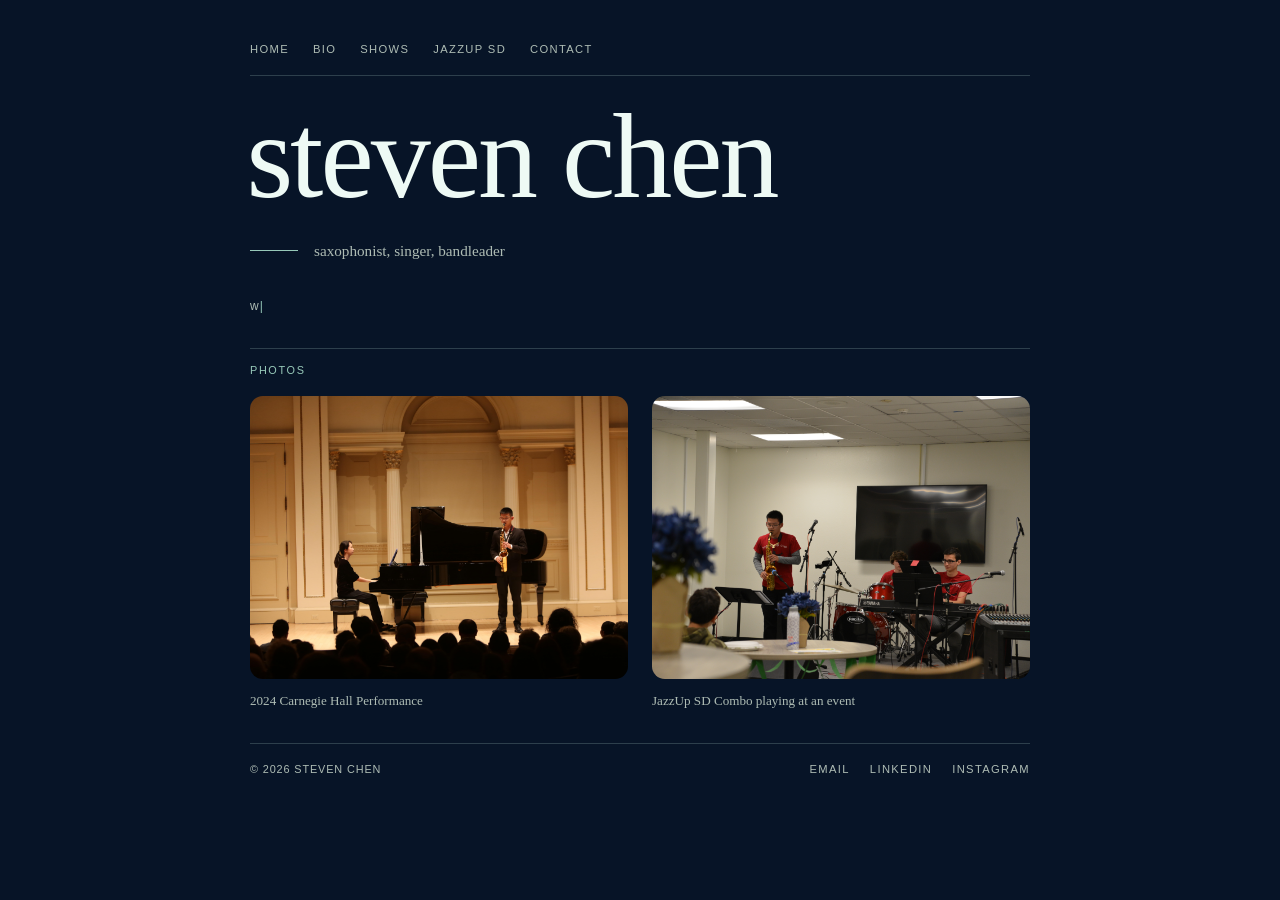
==== commit f82e94bc: "bug fix regarding home page link" ====
--- a/index.html
+++ b/index.html
@@ -14,6 +14,7 @@
     <div class="container">
         <nav>
             <div class="nav-links">
+                <a href="index.html" class="nav-link">home</a>
                 <a href="bio.html" class="nav-link">bio</a>
                 <a href="shows.html" class="nav-link">shows</a>
                 <a href="jazzup-sd.html" class="nav-link">jazzup sd</a>
@@ -44,8 +45,6 @@
             </div>
         </section>
 
-        <div class="rule"><span class="rule-glyph">♪</span></div>
-
         <footer>
             <p>© 2026 Steven Chen</p>
             <div class="social-links contact">
--- a/styles.css
+++ b/styles.css
@@ -1,12 +1,13 @@
 :root {
-    --paper: #fffdef;
-    --paper-deep: #e8dac4;
-    --ink: #3f342b;
-    --muted: #786b5c;
-    --accent: #9b4f32;
-    --line: rgba(41, 35, 30, 0.2);
-    --serif: "Playfair Display", Georgia, serif;
-    --sans: "DM Mono", monospace;
+    --paper: #071427;
+    --paper-deep: #0b1e3d;
+    --ink: #eefaf5;
+    --muted: #aebcb4;
+    --accent: #97c9b9;
+    --accent-strong: #d9f7ea;
+    --line: rgba(196, 233, 222, 0.2);
+    --serif: "Iowan Old Style", "Baskerville", "Times New Roman", serif;
+    --sans: "Avenir Next", "Helvetica Neue", Arial, sans-serif;
 }
 
 * {
@@ -64,7 +65,7 @@
     border-bottom: 1px solid var(--line);
     display: flex;
     justify-content: space-between;
-    margin-bottom: 7rem;
+    margin-bottom: 1.5rem;
     padding-bottom: 1rem;
 }
 
@@ -91,16 +92,16 @@
 }
 
 header {
-    margin-bottom: 7rem;
+    margin-bottom: 2rem;
 }
 
 h1 {
     font-family: var(--serif);
     font-size: clamp(3.8rem, 12vw, 7.5rem);
     font-weight: 400;
-    letter-spacing: 0;
+    letter-spacing: -0.025em;
     line-height: 0.95;
-    margin-left: -0.08em;
+    margin-left: -0.03em;
 }
 
 .subtitle-row {
@@ -118,9 +119,9 @@
 
 .subtitle {
     color: var(--muted);
-    font-family: "Libre Baskerville", Georgia, serif;
+    font-family: var(--serif);
     font-size: 0.95rem;
-    font-style: italic;
+    font-style: normal;
 }
 
 .typewriter-row {
@@ -137,8 +138,8 @@
 
 .panel {
     border-top: 1px solid var(--line);
-    margin-bottom: 5rem;
-    padding-top: 1rem;
+    margin-bottom: 2rem;
+    padding-top: 0.75rem;
 }
 
 .panel-label {
@@ -148,21 +149,104 @@
     font-size: 0.68rem;
     gap: 0.75rem;
     letter-spacing: 0.15em;
-    margin-bottom: 1.75rem;
+    margin-bottom: 1rem;
     text-transform: uppercase;
 }
 
 .panel p {
-    color: #51473d;
-    font-family: "Libre Baskerville", Georgia, serif;
+    color: var(--muted);
+    font-family: var(--serif);
     font-size: 0.96rem;
     line-height: 1.9;
+    font-style: normal;
     max-width: 68ch;
 }
 
 .release-list,
 .show-list {
     list-style: none;
+}
+
+.show-list {
+    display: flex;
+    flex-direction: column;
+    gap: 1rem;
+}
+
+.show-item {
+    align-items: center;
+    display: grid;
+    gap: 1.5rem;
+    grid-template-columns: 110px minmax(300px, 1fr);
+    padding: 1.2rem 0;
+}
+
+.show-date {
+    align-items: center;
+    background: var(--paper-deep);
+    border: 1px solid var(--line);
+    border-radius: 0.8rem;
+    color: var(--ink);
+    display: flex;
+    flex-direction: column;
+    justify-content: center;
+    min-height: 110px;
+    padding: 0.75rem;
+}
+
+.show-date-month,
+.show-date-year {
+    color: var(--muted);
+    font-family: var(--sans);
+    font-size: 0.68rem;
+    letter-spacing: 0.12em;
+    text-transform: uppercase;
+}
+
+.show-date-number {
+    color: var(--accent-strong);
+    font-family: var(--serif);
+    font-size: clamp(2.5rem, 4vw, 3.4rem);
+    font-weight: 600;
+    line-height: 1;
+    margin: 0.2rem 0;
+}
+
+.show-details {
+    color: var(--ink);
+    display: flex;
+    flex-direction: column;
+    gap: 0.3rem;
+}
+
+.show-time {
+    color: var(--accent-strong);
+    font-family: var(--sans);
+    font-size: 0.72rem;
+    letter-spacing: 0.14em;
+    text-transform: uppercase;
+}
+
+.show-title {
+    font-family: var(--serif);
+    font-size: clamp(1.15rem, 3vw, 1.4rem);
+}
+
+.show-title a {
+    color: var(--ink);
+    text-decoration: none;
+}
+
+.show-title a:hover {
+    color: var(--accent-strong);
+}
+
+.show-location {
+    color: var(--muted);
+    font-family: var(--sans);
+    font-size: 0.72rem;
+    letter-spacing: 0.1em;
+    text-transform: uppercase;
 }
 
 .release-list li {
@@ -182,6 +266,7 @@
     color: var(--ink);
     font-family: var(--serif);
     font-size: 1.1rem;
+    font-weight: 600;
     text-decoration: none;
 }
 
@@ -216,6 +301,7 @@
 
 .photo-item img {
     aspect-ratio: 4 / 3;
+    border-radius: 0.8rem;
     display: block;
     object-fit: cover;
     width: 100%;
@@ -223,9 +309,10 @@
 
 figcaption {
     color: var(--muted);
-    font-family: "Libre Baskerville", Georgia, serif;
+    font-family: var(--serif);
     font-size: 0.82rem;
     line-height: 1.5;
+    font-style: normal;
     margin-top: 0.75rem;
 }
 
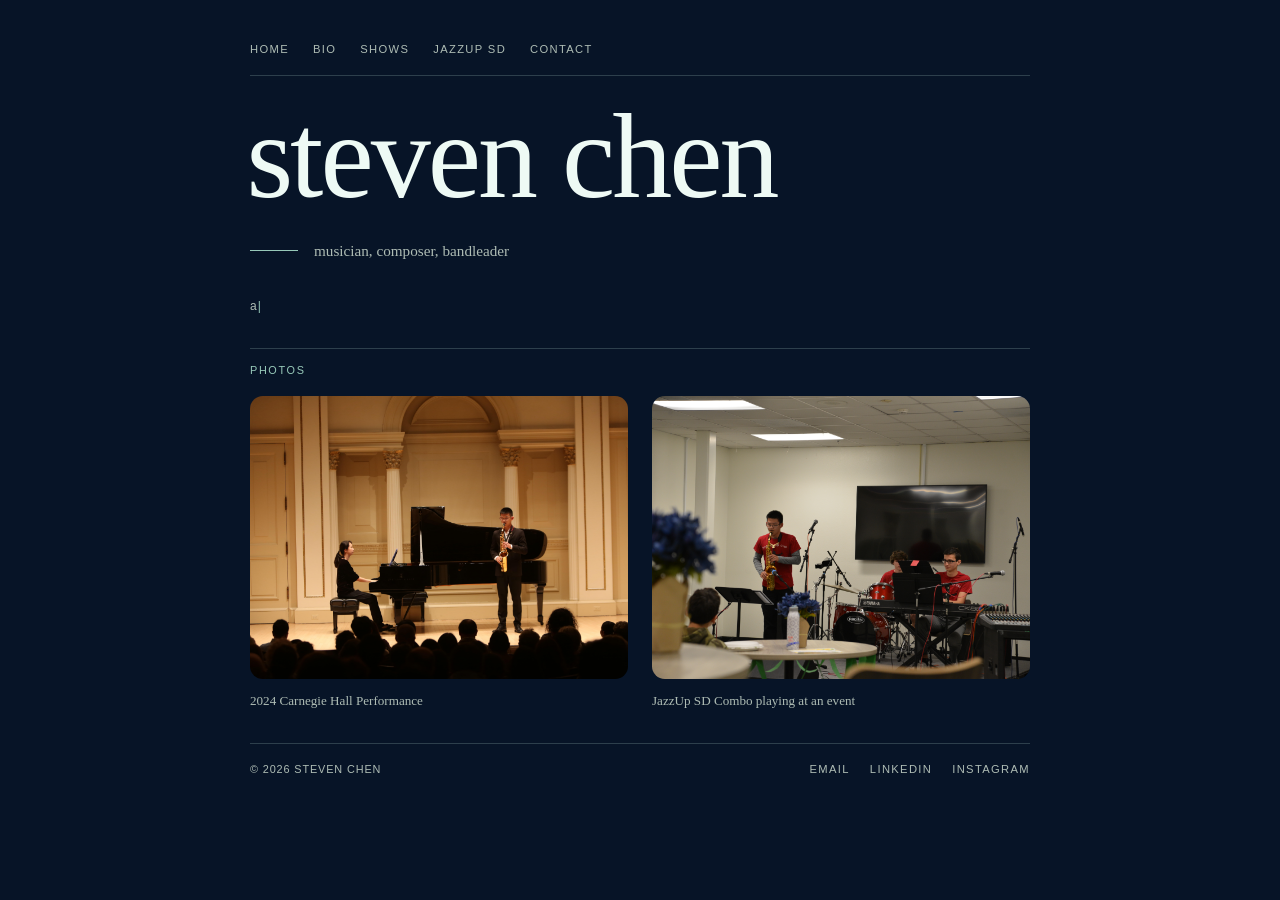
==== commit 4bedc5cd: "updated contents" ====
--- a/index.html
+++ b/index.html
@@ -14,11 +14,11 @@
     <div class="container">
         <nav>
             <div class="nav-links">
-                <a href="index.html" class="nav-link">home</a>
-                <a href="bio.html" class="nav-link">bio</a>
-                <a href="shows.html" class="nav-link">shows</a>
-                <a href="jazzup-sd.html" class="nav-link">jazzup sd</a>
-                <a href="contact.html" class="nav-link">contact</a>
+                <a href="https://iamaprokaryote.github.io/stevenchensax.github.io/index.html" class="nav-link">home</a>
+                <a href="https://iamaprokaryote.github.io/stevenchensax.github.io/bio.html" class="nav-link">bio</a>
+                <a href="https://iamaprokaryote.github.io/stevenchensax.github.io/shows.html" class="nav-link">shows</a>
+                <a href="https://iamaprokaryote.github.io/stevenchensax.github.io/jazzup-sd.html" class="nav-link">jazzup sd</a>
+                <a href="https://iamaprokaryote.github.io/stevenchensax.github.io/contact.html" class="nav-link">contact</a>
             </div>
         </nav>
 
@@ -26,7 +26,7 @@
             <h1 class="glitch" data-text="steven chen">steven chen</h1>
             <div class="subtitle-row">
                 <div class="subtitle-line"></div>
-                <span class="subtitle">saxophonist, singer, bandleader</span>
+                <span class="subtitle">musician, composer, bandleader</span>
             </div>
             <p class="typewriter-row"><span class="typewriter"></span><span class="cursor">|</span></p>
         </header>
